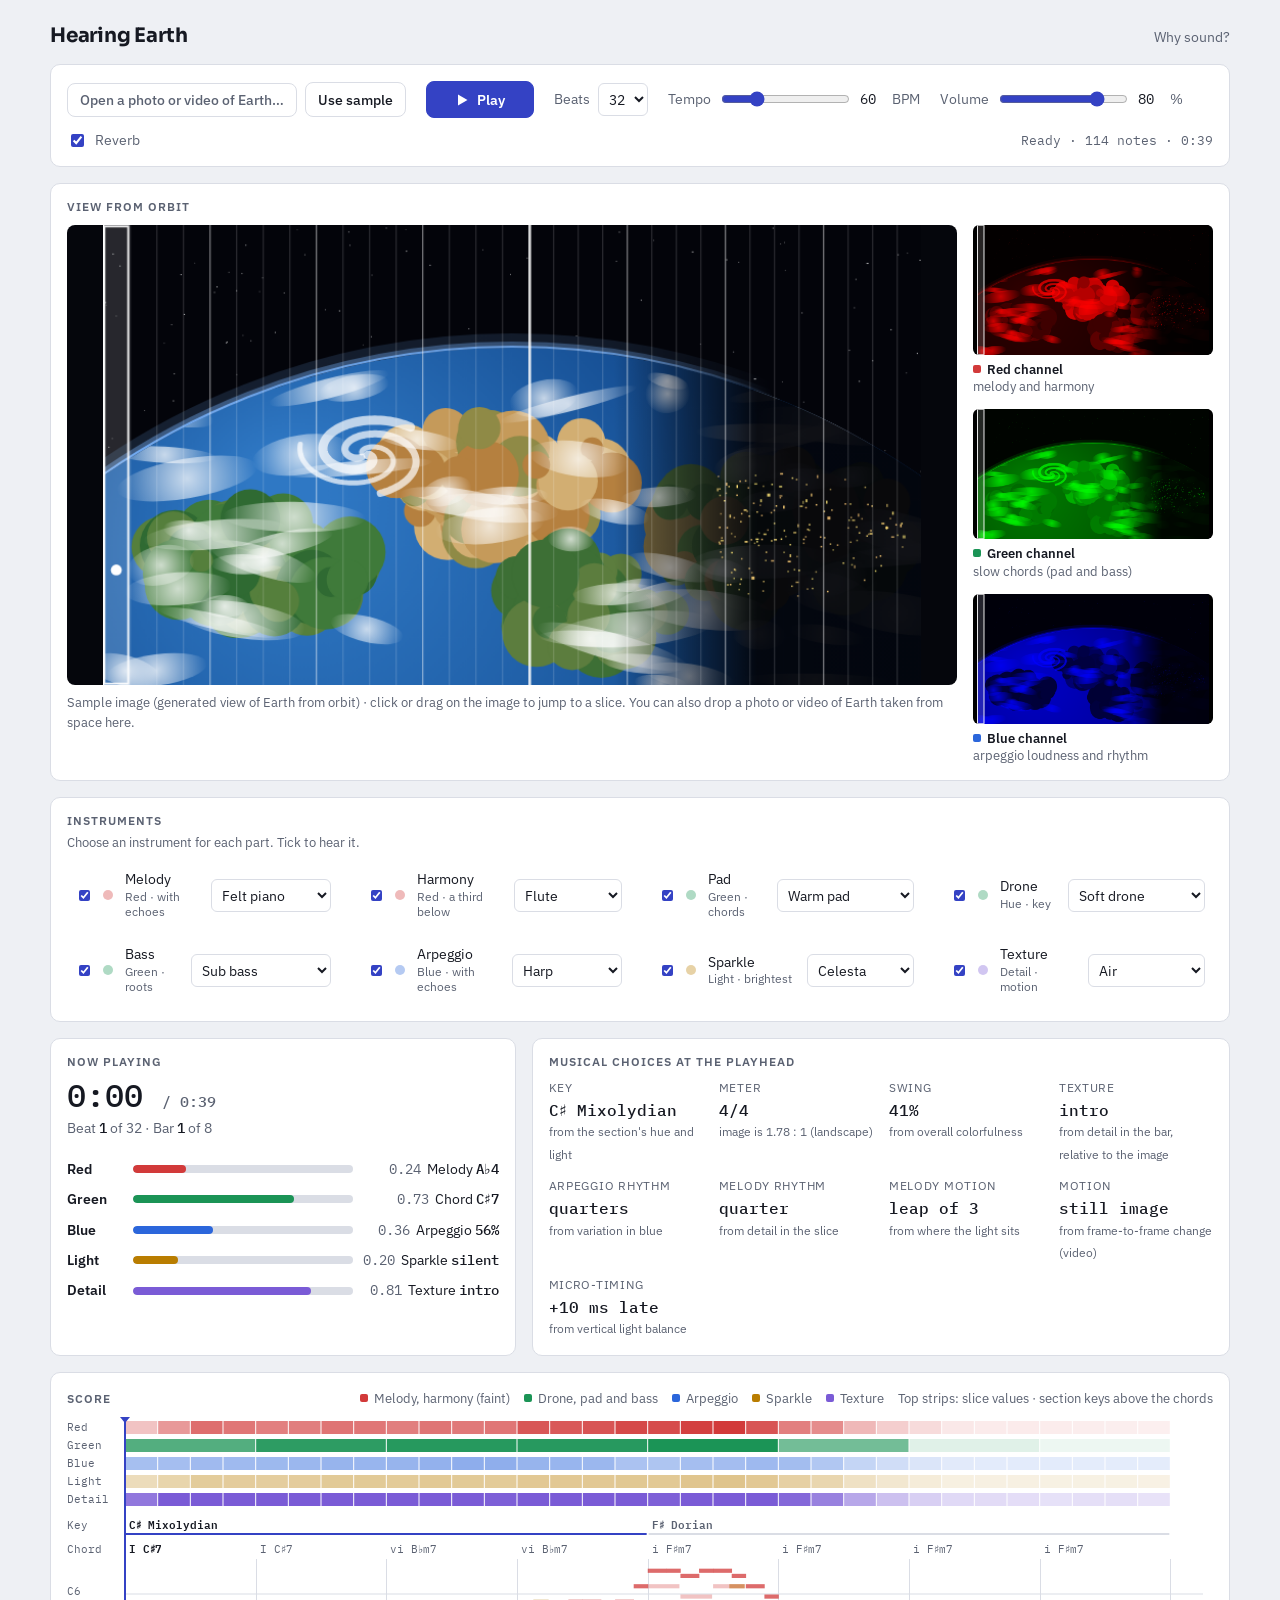
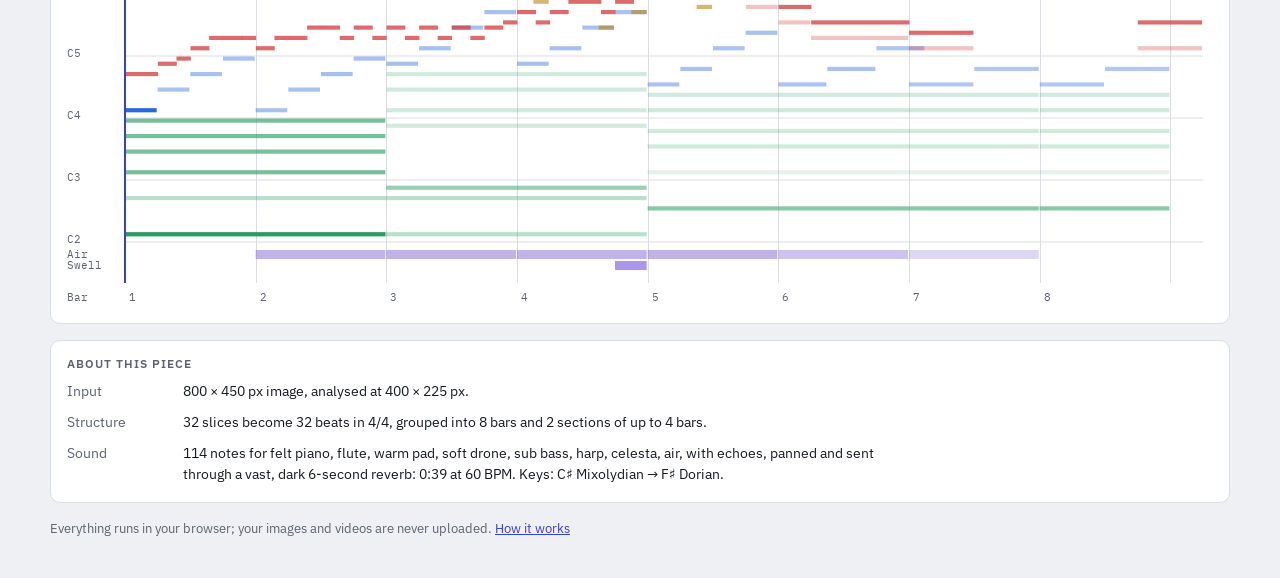
==== app.html @ 9867ce3d "Reframe the site around hearing Earth from space Rename the site to Hearing Earth and rewrite the la" ====
<!doctype html>
<html lang="en">
<head>
<meta charset="utf-8">
<meta name="viewport" content="width=device-width, initial-scale=1, viewport-fit=cover">
<title>Hearing Earth · Listen</title>
<meta name="claude:viewport-fit-sides" content="cover">
<link rel="preconnect" href="https://fonts.googleapis.com">
<link rel="preconnect" href="https://fonts.gstatic.com" crossorigin>
<link rel="stylesheet" href="https://fonts.googleapis.com/css2?family=IBM+Plex+Mono:wght@400;500&family=IBM+Plex+Sans:wght@400;500;600&family=Sora:wght@500;600;700&display=swap">
<link rel="stylesheet" href="static/style.css">
</head>
<body>
<div class="wrap">
  <nav class="topbar" aria-label="Site">
    <a class="brand" href="index.html">Hearing Earth</a>
    <a class="navlink" href="index.html#why">Why sound?</a>
  </nav>

  <!-- 1. Upload and controls -->
  <section class="panel controls" aria-label="Upload and controls">
    <div class="group">
      <input type="file" id="file" accept="image/*,video/webm,video/*" class="sr-only">
      <label for="file" class="btn" id="fileLbl" tabindex="0" role="button">Open a photo or video of Earth…</label>
      <button class="btn" id="sampleBtn" type="button">Use sample</button>
    </div>
    <button class="btn play" id="playBtn" type="button" disabled>
      <svg id="playIcon" width="14" height="14" viewBox="0 0 14 14" aria-hidden="true"><path d="M3 1.5v11l9.5-5.5z" fill="currentColor"/></svg>
      <span id="playLbl">Play</span>
    </button>
    <div class="group">
      <label for="beats">Beats</label>
      <select id="beats">
        <option value="16">16</option>
        <option value="32" selected>32</option>
        <option value="48">48</option>
        <option value="64">64</option>
      </select>
      <span class="lbl" id="beatsNote" hidden>set by video length</span>
    </div>
    <div class="group">
      <label for="bpm">Tempo</label>
      <input type="range" id="bpm" min="40" max="120" step="2" value="60">
      <span class="num" id="bpmVal">60</span><span class="lbl">BPM</span>
    </div>
    <div class="group">
      <label for="volume">Volume</label>
      <input type="range" id="volume" min="0" max="100" step="1" value="80">
      <span class="num" id="volumeVal">80</span><span class="lbl">%</span>
    </div>
    <div class="group">
      <input type="checkbox" id="reverb" checked>
      <label for="reverb">Reverb</label>
    </div>
    <div class="status" id="status" role="status">Loading…</div>
  </section>

  <!-- 2. The image or video, with its three channels on the right -->
  <section class="panel" aria-labelledby="scanTitle">
    <h2 id="scanTitle">View from orbit</h2>
    <div class="scan-grid">
      <div class="scan-main">
        <div class="drop" id="drop">
          <canvas id="imgCv" width="800" height="450" aria-label="Photo or video of Earth from space, with the slice being played highlighted"></canvas>
        </div>
        <canvas id="timeCv" width="1200" height="90" hidden aria-label="Video timeline: each column is one moment of the video"></canvas>
        <p class="caption" id="imgCaption">Click or drag on the image to jump to a slice. You can also drop a photo or video of Earth taken from space here.</p>
      </div>
      <div class="channels" aria-label="Colour channels">
        <figure><canvas id="cvR" width="64" height="36"></canvas><figcaption><b><span class="sw r"></span>Red channel</b><span>melody and harmony</span></figcaption></figure>
        <figure><canvas id="cvG" width="64" height="36"></canvas><figcaption><b><span class="sw g"></span>Green channel</b><span>slow chords (pad and bass)</span></figcaption></figure>
        <figure><canvas id="cvB" width="64" height="36"></canvas><figcaption><b><span class="sw b"></span>Blue channel</b><span>arpeggio loudness and rhythm</span></figcaption></figure>
      </div>
    </div>
  </section>

  <!-- 3. Instruments -->
  <section class="panel" aria-labelledby="instTitle">
    <h2 id="instTitle">Instruments</h2>
    <p class="caption mixer-hint">Choose an instrument for each part. Tick to hear it.</p>
    <div class="mixer" id="mixer"></div>
  </section>

  <!-- 4. What is playing right now -->
  <div class="grid">
    <section class="panel side" aria-label="Now playing">
      <div>
        <h2>Now playing</h2>
        <div class="clock"><span id="tNow">0:00</span> <small>/ <span id="tTot">0:00</span></small></div>
        <div class="pos">Beat <b id="rBeat">1</b> of <span id="rBeats">32</span> · Bar <b id="rBar">1</b> of <span id="rBars">8</span></div>
      </div>
      <dl class="maps">
        <div class="map r"><dt>Red</dt><div class="bar"><i id="barR"></i></div><dd><span class="v" id="vR">0.00</span>Melody <b id="oR">–</b></dd></div>
        <div class="map g"><dt>Green</dt><div class="bar"><i id="barG"></i></div><dd><span class="v" id="vG">0.00</span>Chord <b id="oG">–</b></dd></div>
        <div class="map b"><dt>Blue</dt><div class="bar"><i id="barB"></i></div><dd><span class="v" id="vB">0.00</span>Arpeggio <b id="oB">–</b></dd></div>
        <div class="map l"><dt>Light</dt><div class="bar"><i id="barL"></i></div><dd><span class="v" id="vL">0.00</span>Sparkle <b id="oL">–</b></dd></div>
        <div class="map d"><dt>Detail</dt><div class="bar"><i id="barD"></i></div><dd><span class="v" id="vD">0.00</span>Texture <b id="oD">–</b></dd></div>
      </dl>
    </section>

    <section class="panel" aria-label="Musical choices">
      <h2>Musical choices at the playhead</h2>
      <dl class="choices">
        <div class="choice"><dt>Key</dt><dd><span class="val" id="cKey">–</span><span class="by">from the section's hue and light</span></dd></div>
        <div class="choice"><dt>Meter</dt><dd><span class="val" id="cMeter">–</span><span class="by" id="cMeterBy">from the image shape</span></dd></div>
        <div class="choice"><dt>Swing</dt><dd><span class="val" id="cSwing">–</span><span class="by">from overall colorfulness</span></dd></div>
        <div class="choice"><dt>Texture</dt><dd><span class="val" id="cDrum">–</span><span class="by">from detail in the bar, relative to the image</span></dd></div>
        <div class="choice"><dt>Arpeggio rhythm</dt><dd><span class="val" id="cHarp">–</span><span class="by">from variation in blue</span></dd></div>
        <div class="choice"><dt>Melody rhythm</dt><dd><span class="val" id="cRhythm">–</span><span class="by">from detail in the slice</span></dd></div>
        <div class="choice"><dt>Melody motion</dt><dd><span class="val" id="cMotion">–</span><span class="by">from where the light sits</span></dd></div>
        <div class="choice"><dt>Motion</dt><dd><span class="val" id="cMove">–</span><span class="by">from frame-to-frame change (video)</span></dd></div>
        <div class="choice"><dt>Micro-timing</dt><dd><span class="val" id="cTiming">–</span><span class="by">from vertical light balance</span></dd></div>
      </dl>
    </section>
  </div>

  <section class="panel">
    <div class="score-head">
      <h2>Score</h2>
      <div class="legend">
        <span><span class="sw r"></span>Melody, harmony (faint)</span>
        <span><span class="sw g"></span>Drone, pad and bass</span>
        <span><span class="sw b"></span>Arpeggio</span>
        <span><span class="sw l"></span>Sparkle</span>
        <span><span class="sw d"></span>Texture</span>
        <span>Top strips: slice values · section keys above the chords</span>
      </div>
    </div>
    <div id="scoreWrap"><canvas id="score" aria-label="Score showing slice values, keys, chords and the generated notes for every instrument"></canvas></div>
  </section>

  <section class="panel" aria-label="About this piece">
    <h2>About this piece</h2>
    <dl class="piece">
      <div><dt>Input</dt><dd id="d1">–</dd></div>
      <div><dt>Structure</dt><dd id="d3">–</dd></div>
      <div><dt>Sound</dt><dd id="d6">–</dd></div>
    </dl>
  </section>

  <footer>Everything runs in your browser; your images and videos are never uploaded. <a href="index.html#how">How it works</a></footer>
</div>

<!-- Scripts share one global scope and must load in this order. -->
<script src="static/js/constants.js"></script>
<script src="static/js/voices.js"></script>
<script src="static/js/util.js"></script>
<script src="static/js/state.js"></script>
<script src="static/js/media.js"></script>
<script src="static/js/analysis.js"></script>
<script src="static/js/theory.js"></script>
<script src="static/js/composer.js"></script>
<script src="static/js/instruments.js"></script>
<script src="static/js/playback.js"></script>
<script src="static/js/view.js"></script>
<script src="static/js/app.js"></script>
</body>
</html>
---- static/style.css ----
/* Shared by both pages. App layout, top to bottom: upload and controls; the image with its three channels
   stacked on the right; the instruments; what is playing now beside the musical choices; the score. */
:root {
  --bg: #eef0f4;
  --surface: #ffffff;
  --ink: #161922;
  --muted: #5b6272;
  --line: #dadde5;
  --accent: #3442c4;
  --accent-ink: #ffffff;
  --ch-r: #d23a3a;
  --ch-g: #1b9456;
  --ch-b: #2b66db;
  --ch-l: #b97d00;
  --ch-d: #7a5bd6;
  --font-display: "Sora", "Segoe UI", system-ui, sans-serif;
  --font-body: "IBM Plex Sans", "Segoe UI", system-ui, sans-serif;
  --font-data: "IBM Plex Mono", ui-monospace, "SFMono-Regular", Menlo, monospace;
  --radius: 10px;
}
@media (prefers-color-scheme: dark) {
  :root:not([data-theme="light"]) {
    --bg: #0c0e14; --surface: #151821; --ink: #e7e9f0; --muted: #959cad; --line: #272b37;
    --accent: #8d98ff; --accent-ink: #0c0e14;
    --ch-r: #ff6b6b; --ch-g: #4fd08a; --ch-b: #6c9fff; --ch-l: #f2c14e; --ch-d: #ab8fff;
    color-scheme: dark;
  }
}
:root[data-theme="dark"] {
  --bg: #0c0e14; --surface: #151821; --ink: #e7e9f0; --muted: #959cad; --line: #272b37;
  --accent: #8d98ff; --accent-ink: #0c0e14;
  --ch-r: #ff6b6b; --ch-g: #4fd08a; --ch-b: #6c9fff; --ch-l: #f2c14e; --ch-d: #ab8fff;
  color-scheme: dark;
}

* { box-sizing: border-box; }
[hidden] { display: none !important; }
html { -webkit-text-size-adjust: 100%; }
body {
  margin: 0;
  background: var(--bg); color: var(--ink);
  font: 15px/1.5 var(--font-body);
  padding-left: max(16px, env(safe-area-inset-left, 0px));
  padding-right: max(16px, env(safe-area-inset-right, 0px));
  padding-block: 24px 40px;
}
.wrap { max-width: 1180px; margin: 0 auto; display: flex; flex-direction: column; gap: 16px; }

a { color: var(--accent); }

/* Top bar */
.topbar { display: flex; align-items: baseline; justify-content: space-between; gap: 16px; }
.brand { font: 700 1.25rem/1.2 var(--font-display); color: var(--ink); text-decoration: none; letter-spacing: -0.01em; }
.navlink { font-size: 0.9rem; color: var(--muted); text-decoration: none; }
.navlink:hover, .brand:hover { color: var(--accent); }
.brand:focus-visible, .navlink:focus-visible { outline: 2px solid var(--accent); outline-offset: 3px; border-radius: 4px; }

header h1 { font: 700 1.75rem/1.15 var(--font-display); margin: 0; letter-spacing: -0.01em; text-wrap: balance; }
header p { margin: 4px 0 0; color: var(--muted); max-width: 76ch; }

.panel { background: var(--surface); border: 1px solid var(--line); border-radius: var(--radius); padding: 16px; min-width: 0; }
.panel h2 { font: 600 0.78rem/1 var(--font-body); text-transform: uppercase; letter-spacing: 0.08em; color: var(--muted); margin: 0 0 12px; }

/* Controls */
.controls { display: flex; flex-wrap: wrap; align-items: center; gap: 12px 20px; }
.group { display: flex; align-items: center; gap: 8px; }
.group label, .group .lbl { font-size: 0.85rem; color: var(--muted); }
.btn {
  font: 500 0.9rem var(--font-body); color: var(--ink); background: transparent;
  border: 1px solid var(--line); border-radius: 8px; padding: 7px 12px; cursor: pointer;
}
.btn:hover { border-color: var(--muted); }
.btn.play {
  background: var(--accent); color: var(--accent-ink); border-color: var(--accent);
  display: inline-flex; align-items: center; gap: 8px; padding: 8px 18px; font-weight: 600; min-width: 108px; justify-content: center;
}
.btn.play:disabled { opacity: 0.5; cursor: progress; }
.btn:focus-visible, select:focus-visible, input[type=range]:focus-visible, input[type=checkbox]:focus-visible { outline: 2px solid var(--accent); outline-offset: 2px; }
select, input[type=range], input[type=checkbox] { accent-color: var(--accent); }
select { font: 0.9rem var(--font-body); color: var(--ink); background: var(--surface); border: 1px solid var(--line); border-radius: 6px; padding: 5px 6px; }
.num { font-family: var(--font-data); font-variant-numeric: tabular-nums; font-size: 0.85rem; min-width: 3ch; display: inline-block; }
.sr-only { position: absolute; width: 1px; height: 1px; overflow: hidden; clip: rect(0 0 0 0); white-space: nowrap; }
.status { margin-left: auto; font: 0.82rem var(--font-data); color: var(--muted); }

/* Image + channels */
.scan-grid { display: grid; grid-template-columns: minmax(0, 1fr) minmax(0, 15rem); gap: 16px; align-items: start; }
.scan-main { min-width: 0; }

/* Now playing beside the musical choices */
.grid { display: grid; grid-template-columns: minmax(0, 1fr) minmax(0, 1.5fr); gap: 16px; }
@media (max-width: 880px) { .grid { grid-template-columns: minmax(0, 1fr); } .status { margin-left: 0; width: 100%; } }

.drop { position: relative; border-radius: 8px; overflow: hidden; background: #05060c; }
.drop.over { outline: 2px dashed var(--accent); outline-offset: 3px; }
#imgCv { display: block; width: 100%; height: auto; max-height: 460px; object-fit: contain; cursor: ew-resize; touch-action: none; }
#imgCv.video { cursor: default; }
#drop video.reading { display: block; width: 100%; max-height: 460px; }
#timeCv { display: block; width: 100%; height: 64px; margin-top: 10px; border-radius: 6px; background: #000; cursor: ew-resize; touch-action: none; }
.progress { font-variant-numeric: tabular-nums; }
.caption { margin: 8px 0 0; font-size: 0.82rem; color: var(--muted); }

.channels { display: flex; flex-direction: column; gap: 14px; }
.channels figure { margin: 0; min-width: 0; }
.channels canvas { display: block; width: 100%; height: auto; max-height: 130px; object-fit: contain; border-radius: 6px; background: #000; cursor: ew-resize; touch-action: none; }
@media (max-width: 760px) {
  .scan-grid { grid-template-columns: minmax(0, 1fr); }
  .channels { display: grid; grid-template-columns: repeat(3, minmax(0, 1fr)); gap: 12px; }
}
.channels figcaption { margin-top: 6px; font-size: 0.8rem; line-height: 1.35; }
.channels figcaption b { display: block; font-weight: 600; }
.channels figcaption span { color: var(--muted); }
.sw { display: inline-block; width: 8px; height: 8px; border-radius: 2px; margin-right: 6px; vertical-align: 1px; flex: none; }
.sw.r { background: var(--ch-r); } .sw.g { background: var(--ch-g); } .sw.b { background: var(--ch-b); }
.sw.l { background: var(--ch-l); } .sw.d { background: var(--ch-d); }

/* Musical choices */
.choices { display: grid; grid-template-columns: repeat(auto-fill, minmax(150px, 1fr)); gap: 12px 16px; margin: 0; }
.choice { min-width: 0; }
.choice dt { font-size: 0.75rem; color: var(--muted); text-transform: uppercase; letter-spacing: 0.06em; }
.choice dd { margin: 2px 0 0; }
.choice .val { font: 500 1.02rem/1.3 var(--font-data); display: block; overflow-wrap: anywhere; }
.choice .by { font-size: 0.78rem; color: var(--muted); }

/* Readout */
.side { display: flex; flex-direction: column; gap: 20px; }
.clock { font: 500 2rem/1 var(--font-data); font-variant-numeric: tabular-nums; }
.clock small { font-size: 0.95rem; color: var(--muted); }
.pos { color: var(--muted); font-size: 0.9rem; margin-top: 6px; }
.pos b { color: var(--ink); font-family: var(--font-data); font-weight: 500; }
.maps { display: flex; flex-direction: column; gap: 10px; margin: 0; }
.map { display: grid; grid-template-columns: 56px minmax(0, 1fr) auto; align-items: center; gap: 10px; }
.map dt { font-size: 0.85rem; font-weight: 600; }
.map .bar { height: 8px; background: var(--line); border-radius: 4px; overflow: hidden; position: relative; }
.map .bar i { position: absolute; inset: 0 auto 0 0; border-radius: 4px; transition: width 80ms linear; }
.map.r .bar i { background: var(--ch-r); } .map.g .bar i { background: var(--ch-g); } .map.b .bar i { background: var(--ch-b); }
.map.l .bar i { background: var(--ch-l); } .map.d .bar i { background: var(--ch-d); }
.map dd { margin: 0; text-align: right; font-size: 0.85rem; min-width: 136px; }
.map dd .v { font-family: var(--font-data); color: var(--muted); margin-right: 6px; }
.map dd b { font-family: var(--font-data); font-weight: 500; }

/* Mixer: one compact row per part, up to four across */
.mixer { display: grid; grid-template-columns: repeat(auto-fill, minmax(min(100%, 16.5rem), 1fr)); gap: 6px 20px; }
.inst { display: grid; grid-template-columns: 18px 12px minmax(0, 1fr) auto; align-items: center; gap: 10px; padding: 10px 8px; border-radius: 8px; font-size: 0.86rem; }
.inst:hover { background: color-mix(in srgb, var(--line) 40%, transparent); }
.inst .sw { width: 10px; height: 10px; margin: 0; border-radius: 50%; opacity: 0.35; transition: opacity 60ms linear, transform 60ms linear; }
.inst.on .sw { opacity: 1; transform: scale(1.3); }
.inst .nm { min-width: 0; line-height: 1.3; }
.inst .nm label { font-weight: 600; cursor: pointer; }
.inst .src { display: block; color: var(--muted); font-size: 0.75rem; }
.inst .cur { display: block; color: var(--accent); font-size: 0.78rem; font-weight: 500; margin-top: 2px; }
.inst.muted .nm, .inst.muted .bubble.main { opacity: 0.45; }
.inst.muted .nm label { text-decoration: line-through; }

/* Bubbles: round icon buttons */
.bubble {
  position: relative; width: 44px; height: 44px; padding: 0; border-radius: 50%;
  display: grid; place-items: center; cursor: pointer;
  color: var(--muted); background: var(--surface); border: 1px solid var(--line);
  box-shadow: 0 3px 8px color-mix(in srgb, var(--ink) 14%, transparent);
  transition: transform 150ms ease, box-shadow 150ms ease, background-color 150ms ease, color 150ms ease;
}
.bubble svg { width: 22px; height: 22px; fill: none; stroke: currentColor; stroke-width: 1.6; stroke-linecap: round; stroke-linejoin: round; }
.bubble:hover { transform: translateY(-2px); color: var(--ink); box-shadow: 0 8px 16px color-mix(in srgb, var(--ink) 18%, transparent); }
.bubble:focus-visible { outline: 2px solid var(--accent); outline-offset: 3px; }

/* the part's bubble: its current instrument, floating; the badge counts the choices */
.bubble.main {
  width: 50px; height: 50px; color: var(--accent-ink); background: var(--accent); border-color: var(--accent);
  box-shadow: 0 6px 16px color-mix(in srgb, var(--accent) 40%, transparent);
  animation: bubble-float 3.4s ease-in-out infinite;
}
.bubble.main svg { width: 24px; height: 24px; }
.bubble.main:hover { color: var(--accent-ink); animation-play-state: paused; }
.bubble.main[aria-expanded="true"] { animation: none; }
.bubble .more {
  position: absolute; right: -4px; bottom: -4px; min-width: 18px; height: 18px; padding: 0 4px; border-radius: 9px;
  display: grid; place-items: center; font: 600 0.66rem/1 var(--font-data);
  color: var(--accent); background: var(--surface); border: 1px solid var(--line);
}

/* the ring of choices around a part's bubble */
.orbit { position: fixed; inset: 0; z-index: 50; }
.orbit-scrim { position: absolute; inset: 0; background: color-mix(in srgb, var(--bg) 55%, transparent); backdrop-filter: blur(2px); opacity: 0; transition: opacity 160ms ease; }
.orbit.open .orbit-scrim { opacity: 1; }
.orbit-ring { position: absolute; width: 0; height: 0; }
.orbit-ring > .hub, .orbit-slot { position: absolute; left: 0; top: 0; }
.bubble.hub {
  width: 54px; height: 54px; transform: translate(-50%, -50%);
  color: var(--accent-ink); background: var(--accent); border-color: var(--accent);
  box-shadow: 0 8px 22px color-mix(in srgb, var(--accent) 45%, transparent);
}
.bubble.hub:hover { transform: translate(-50%, -50%) scale(0.94); color: var(--accent-ink); }
.orbit-name {
  position: absolute; left: 0; top: 36px; transform: translateX(-50%); white-space: nowrap; pointer-events: none;
  font: 600 0.74rem/1 var(--font-body); color: var(--ink); background: var(--surface);
  border: 1px solid var(--line); border-radius: 999px; padding: 5px 9px;
  box-shadow: 0 3px 8px color-mix(in srgb, var(--ink) 12%, transparent);
}
.orbit-slot {
  transform: translate(-50%, -50%) scale(0.3); opacity: 0;
  transition: transform 260ms cubic-bezier(.2, .9, .3, 1.25), opacity 180ms ease;
  transition-delay: calc(var(--i) * 22ms);
}
.orbit.open .orbit-slot { transform: translate(calc(-50% + var(--x)), calc(-50% + var(--y))) scale(1); opacity: 1; }
.orbit.open .opt { animation: bubble-float 3s ease-in-out infinite; animation-delay: calc(var(--i) * -0.37s); }
.opt[aria-pressed="true"] { color: var(--accent); border: 2px solid var(--accent); }
.opt:hover, .opt:focus-visible { animation-play-state: paused; color: var(--ink); }
.opt[aria-pressed="true"]:hover { color: var(--accent); }

@keyframes bubble-float { 0%, 100% { transform: translateY(0); } 50% { transform: translateY(-3px); } }
@media (prefers-reduced-motion: reduce) {
  .bubble, .orbit-slot, .orbit-scrim { transition: none; }
  .bubble.main, .orbit.open .opt { animation: none; }
}

/* About this piece */
.piece { display: grid; gap: 10px; margin: 0; font-size: 0.88rem; }
.piece div { display: grid; grid-template-columns: 6.5rem minmax(0, 1fr); gap: 12px; }
.piece dt { color: var(--muted); }
.piece dd { margin: 0; max-width: 90ch; }
@media (max-width: 560px) { .piece div { grid-template-columns: minmax(0, 1fr); gap: 2px; } }

/* Score */
.score-head { display: flex; flex-wrap: wrap; align-items: baseline; justify-content: space-between; gap: 8px 16px; margin-bottom: 8px; }
.score-head h2 { margin: 0; }
.legend { display: flex; flex-wrap: wrap; gap: 6px 14px; font-size: 0.8rem; color: var(--muted); }
#scoreWrap { width: 100%; }
#score { display: block; width: 100%; height: 490px; cursor: ew-resize; touch-action: none; }

footer { font-size: 0.82rem; color: var(--muted); }
footer code { font-family: var(--font-data); font-size: 0.8rem; }

@media (prefers-reduced-motion: reduce) { .map .bar i, .inst .sw { transition: none; } }
.mixer-hint { margin: -6px 0 8px; }
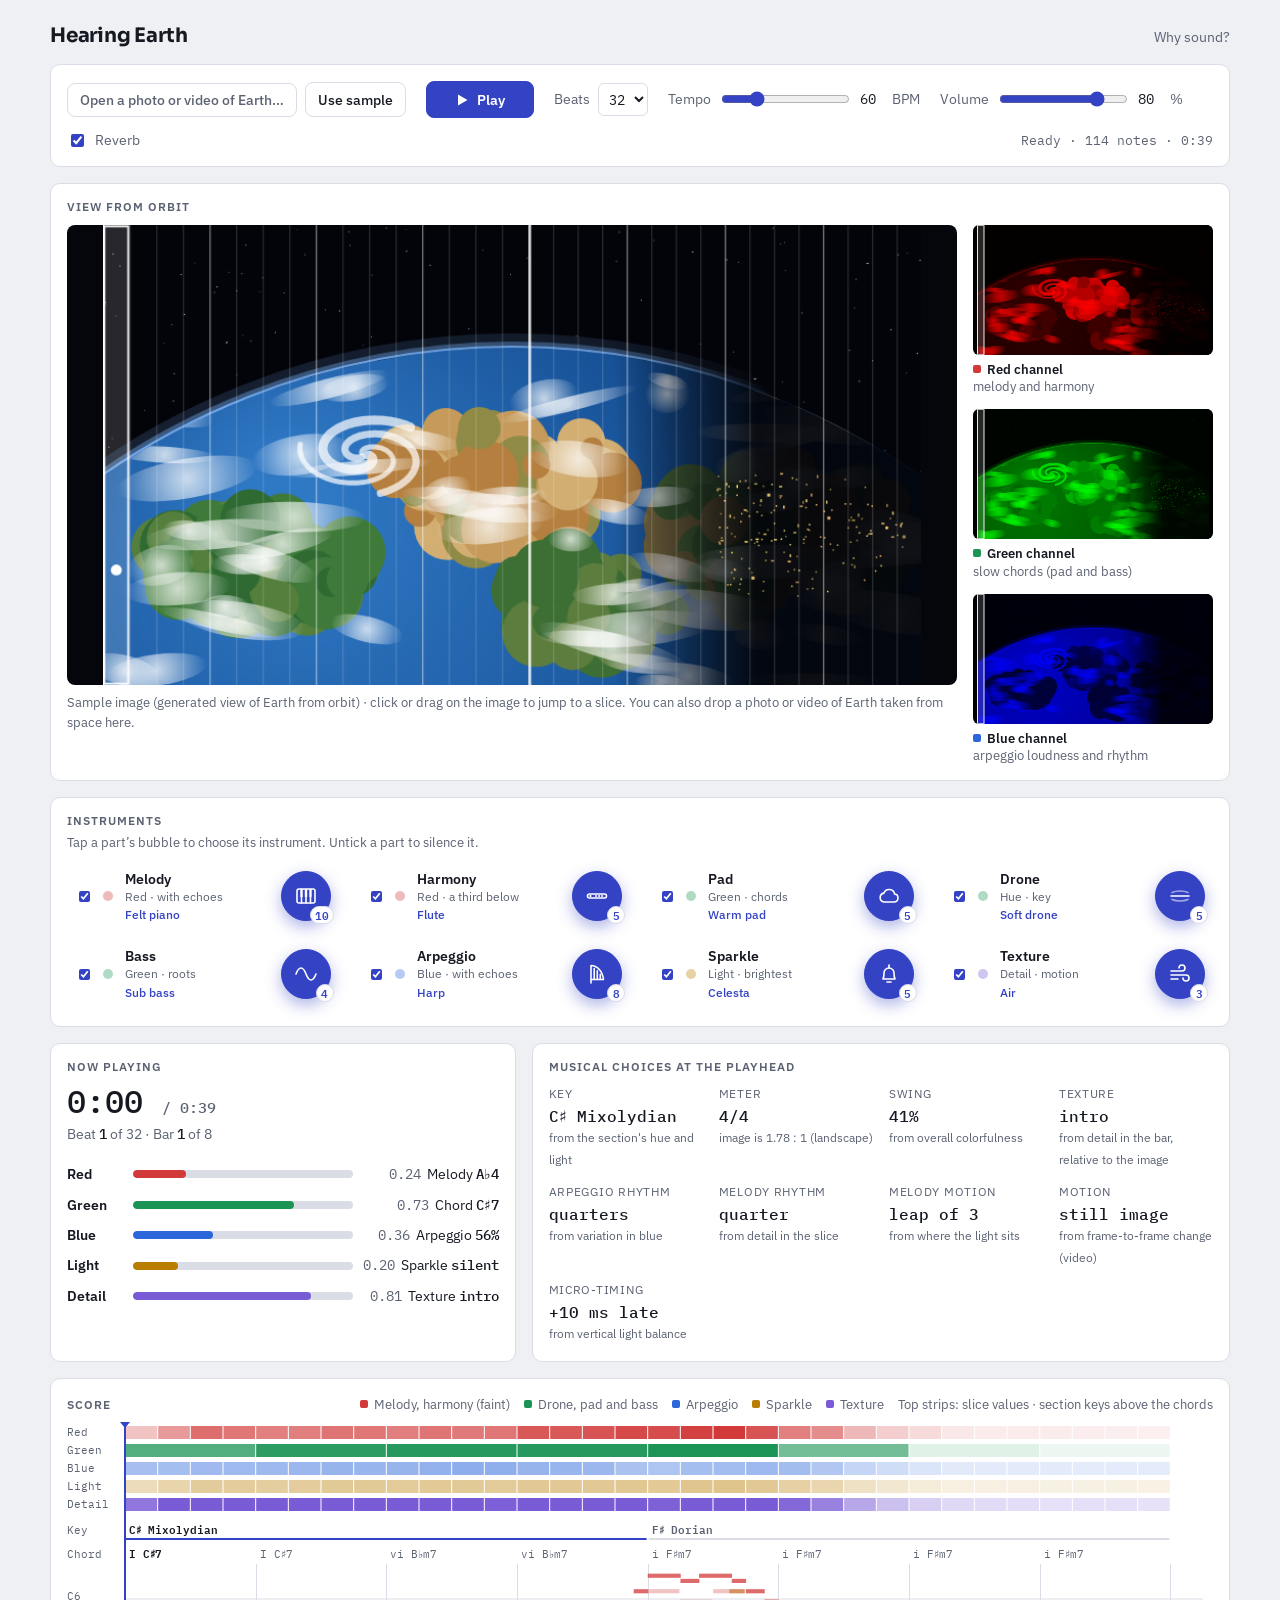
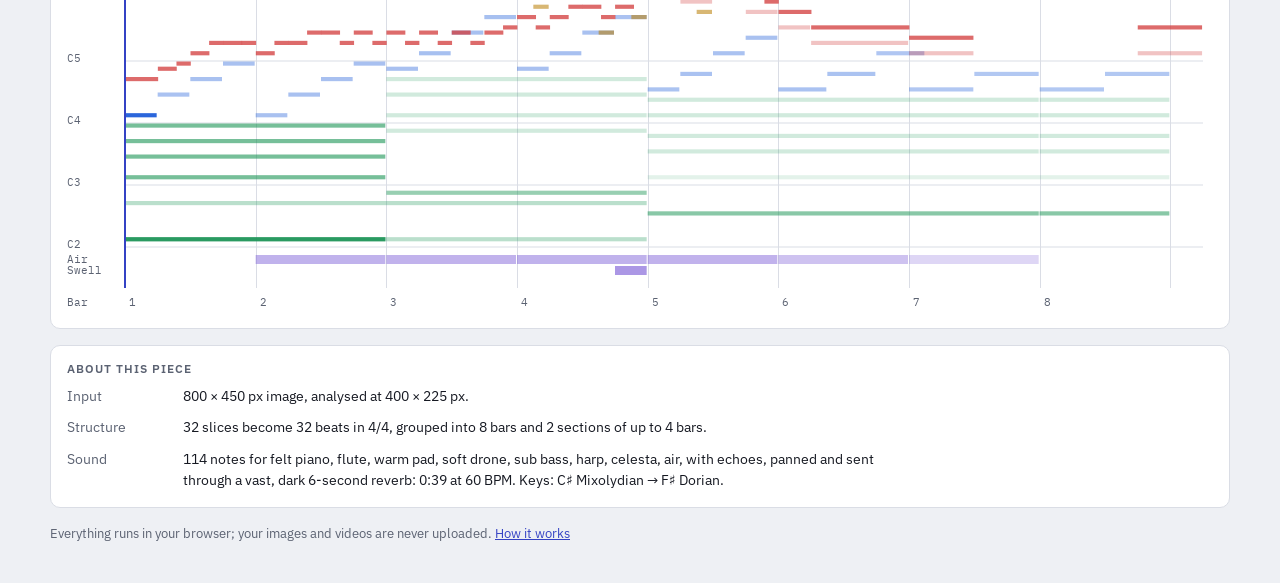
==== commit 2f995d89: "Merge pull request #7 from PineappleEng/add-instrument-icons Add instrument icons" ====
--- a/app.html
+++ b/app.html
@@ -77,7 +77,7 @@
   <!-- 3. Instruments -->
   <section class="panel" aria-labelledby="instTitle">
     <h2 id="instTitle">Instruments</h2>
-    <p class="caption mixer-hint">Choose an instrument for each part. Tick to hear it.</p>
+    <p class="caption mixer-hint">Tap a part’s bubble to choose its instrument. Untick a part to silence it.</p>
     <div class="mixer" id="mixer"></div>
   </section>
 
@@ -144,6 +144,7 @@
 <!-- Scripts share one global scope and must load in this order. -->
 <script src="static/js/constants.js"></script>
 <script src="static/js/voices.js"></script>
+<script src="static/js/icons.js"></script>
 <script src="static/js/util.js"></script>
 <script src="static/js/state.js"></script>
 <script src="static/js/media.js"></script>
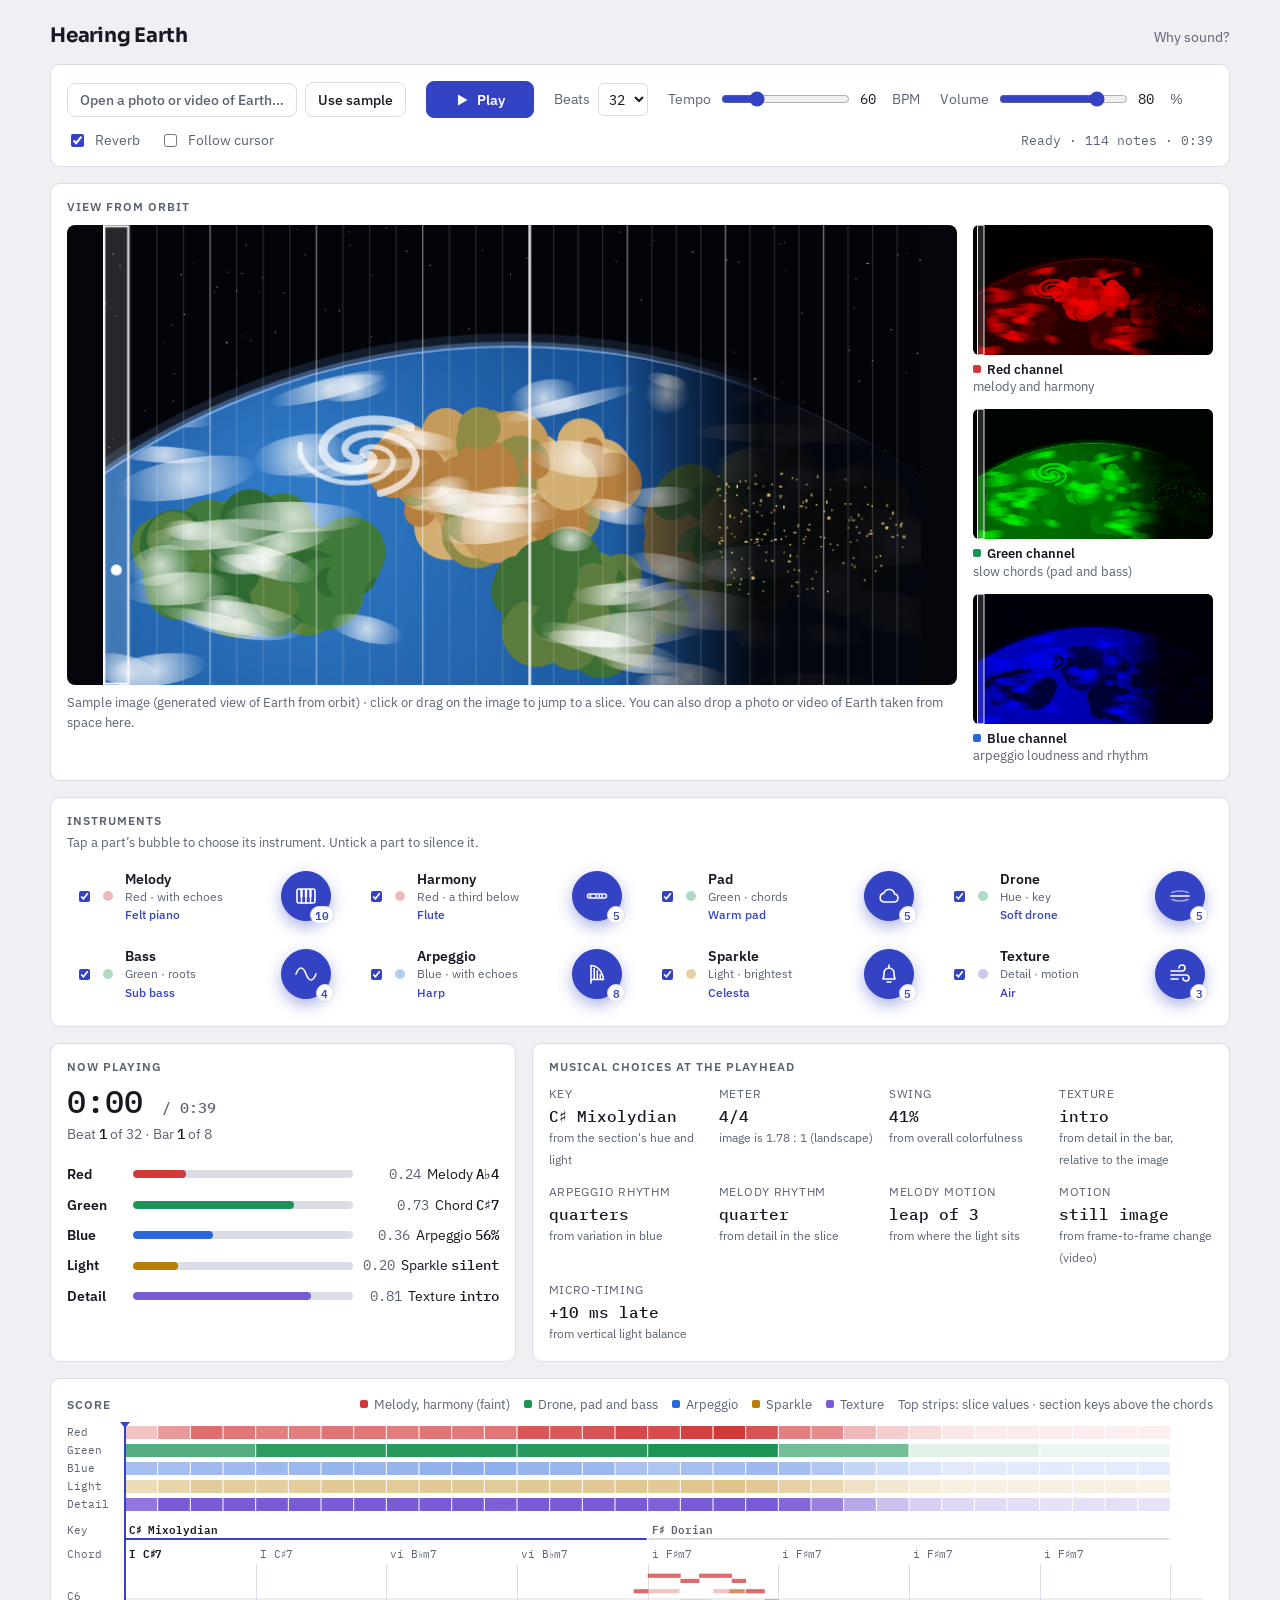
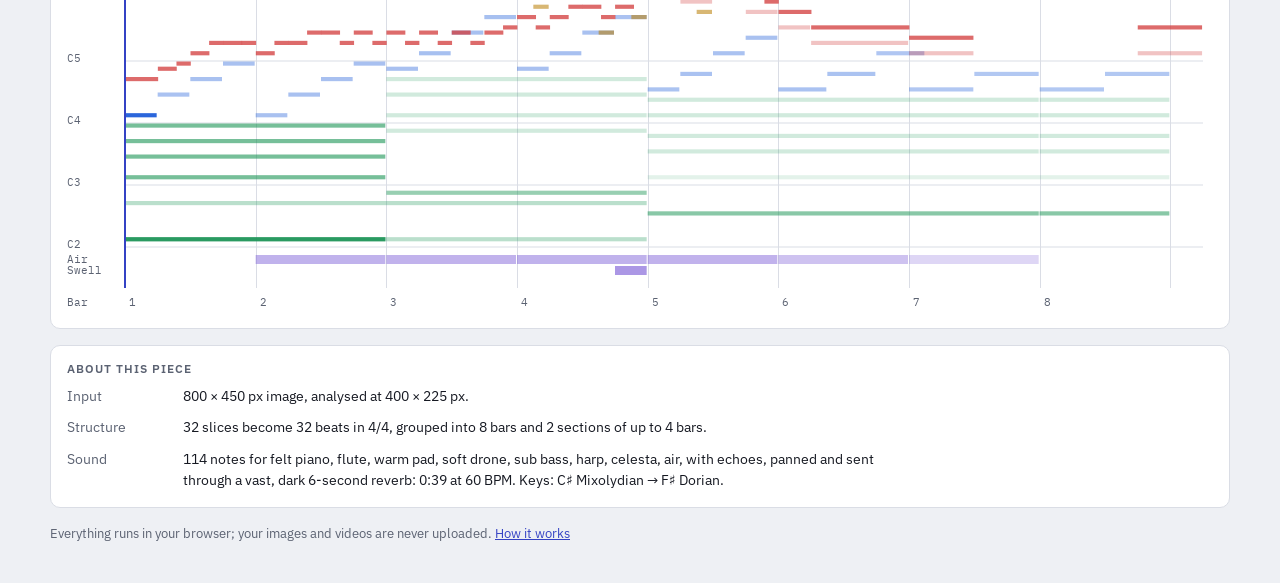
==== commit 97bf8061: "Add a spotlight mode that plays only the circle under the cursor With "Follow cursor" on, a small li" ====
--- a/app.html
+++ b/app.html
@@ -51,6 +51,10 @@
     <div class="group">
       <input type="checkbox" id="reverb" checked>
       <label for="reverb">Reverb</label>
+    </div>
+    <div class="group">
+      <input type="checkbox" id="reactive">
+      <label for="reactive" title="Hear only the circle under the cursor; scroll to resize it">Follow cursor</label>
     </div>
     <div class="status" id="status" role="status">Loading…</div>
   </section>
@@ -154,6 +158,7 @@
 <script src="static/js/instruments.js"></script>
 <script src="static/js/playback.js"></script>
 <script src="static/js/view.js"></script>
+<script src="static/js/reactive.js"></script>
 <script src="static/js/app.js"></script>
 </body>
 </html>
--- a/static/style.css
+++ b/static/style.css
@@ -94,6 +94,7 @@
 .drop.over { outline: 2px dashed var(--accent); outline-offset: 3px; }
 #imgCv { display: block; width: 100%; height: auto; max-height: 460px; object-fit: contain; cursor: ew-resize; touch-action: none; }
 #imgCv.video { cursor: default; }
+#imgCv.reactive { cursor: crosshair; }
 #drop video.reading { display: block; width: 100%; max-height: 460px; }
 #timeCv { display: block; width: 100%; height: 64px; margin-top: 10px; border-radius: 6px; background: #000; cursor: ew-resize; touch-action: none; }
 .progress { font-variant-numeric: tabular-nums; }
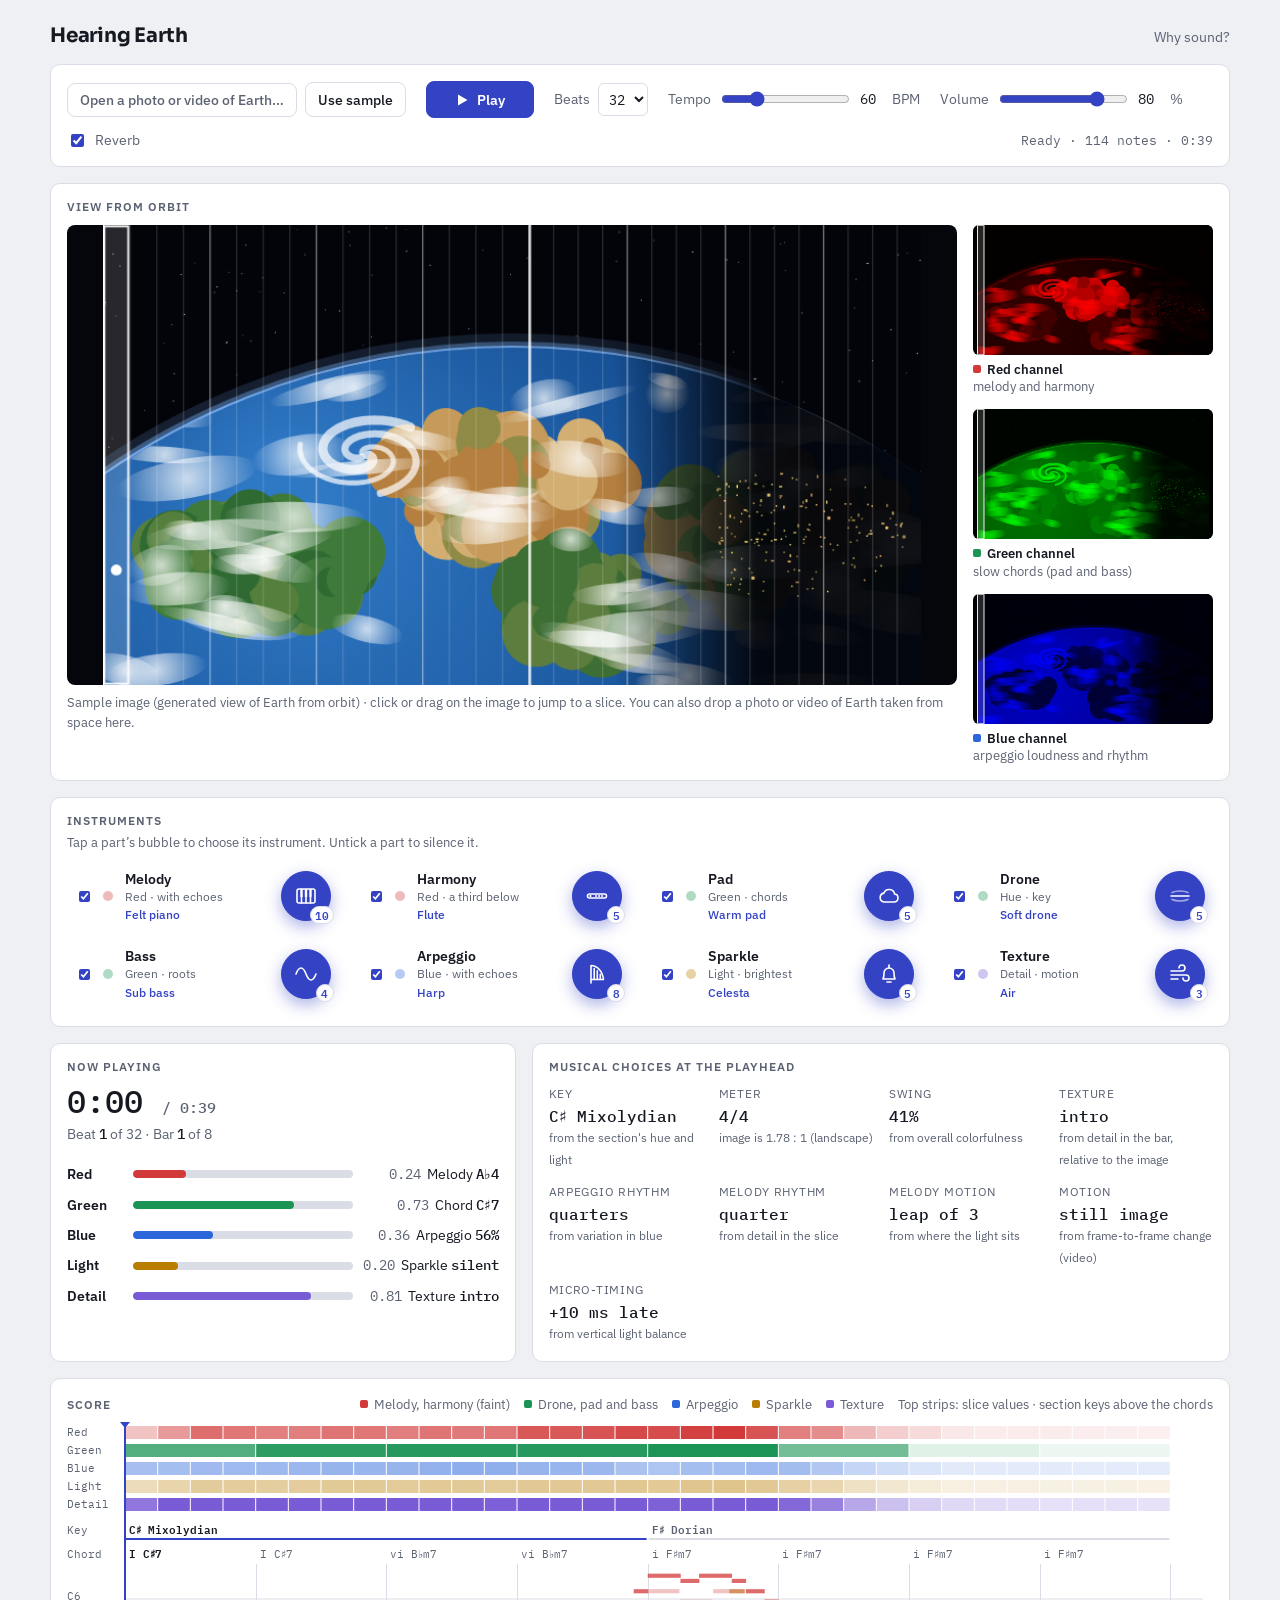
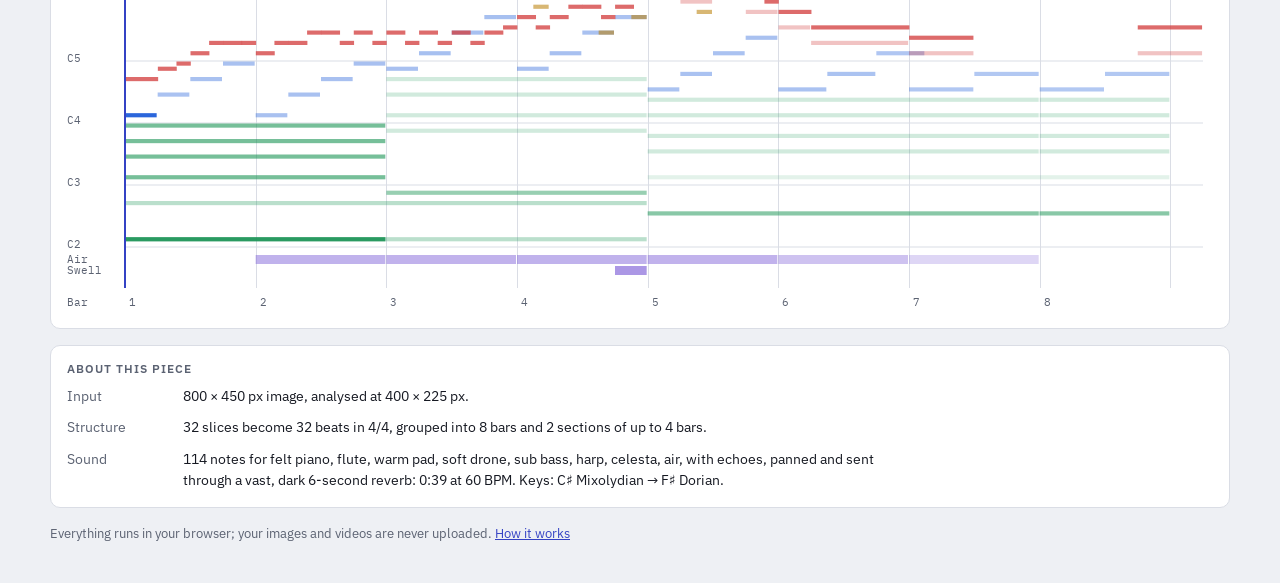
==== commit 8d47a03b: "Add video processing mode" ====
--- a/app.html
+++ b/app.html
@@ -43,6 +43,15 @@
       <input type="range" id="bpm" min="40" max="120" step="2" value="60">
       <span class="num" id="bpmVal">60</span><span class="lbl">BPM</span>
     </div>
+    <div class="group" id="scanModeGroup" role="radiogroup" aria-labelledby="scanModeLbl" hidden>
+      <span class="lbl" id="scanModeLbl">Video scan</span>
+      <div class="seg">
+        <input type="radio" name="scanMode" id="scanSweep" value="sweep" class="sr-only" checked>
+        <label for="scanSweep" title="A strip sweeps across the frame once per section">Sweeping strip</label>
+        <input type="radio" name="scanMode" id="scanFrame" value="frame" class="sr-only">
+        <label for="scanFrame" title="Every beat hears the whole frame">Whole frame</label>
+      </div>
+    </div>
     <div class="group">
       <label for="volume">Volume</label>
       <input type="range" id="volume" min="0" max="100" step="1" value="80">
@@ -51,10 +60,6 @@
     <div class="group">
       <input type="checkbox" id="reverb" checked>
       <label for="reverb">Reverb</label>
-    </div>
-    <div class="group">
-      <input type="checkbox" id="reactive">
-      <label for="reactive" title="Hear only the circle under the cursor; scroll to resize it">Follow cursor</label>
     </div>
     <div class="status" id="status" role="status">Loading…</div>
   </section>
@@ -158,7 +163,6 @@
 <script src="static/js/instruments.js"></script>
 <script src="static/js/playback.js"></script>
 <script src="static/js/view.js"></script>
-<script src="static/js/reactive.js"></script>
 <script src="static/js/app.js"></script>
 </body>
 </html>
--- a/static/style.css
+++ b/static/style.css
@@ -78,6 +78,12 @@
 .btn:focus-visible, select:focus-visible, input[type=range]:focus-visible, input[type=checkbox]:focus-visible { outline: 2px solid var(--accent); outline-offset: 2px; }
 select, input[type=range], input[type=checkbox] { accent-color: var(--accent); }
 select { font: 0.9rem var(--font-body); color: var(--ink); background: var(--surface); border: 1px solid var(--line); border-radius: 6px; padding: 5px 6px; }
+/* segmented toggle (video scan mode): radio inputs drawn as two joined buttons */
+.seg { display: inline-flex; border: 1px solid var(--line); border-radius: 8px; overflow: hidden; }
+.seg label { font: 500 0.85rem var(--font-body); color: var(--muted); padding: 6px 11px; cursor: pointer; }
+.seg label + input + label { border-left: 1px solid var(--line); }
+.seg input:checked + label { background: var(--accent); color: var(--accent-ink); }
+.seg input:focus-visible + label { outline: 2px solid var(--accent); outline-offset: -2px; }
 .num { font-family: var(--font-data); font-variant-numeric: tabular-nums; font-size: 0.85rem; min-width: 3ch; display: inline-block; }
 .sr-only { position: absolute; width: 1px; height: 1px; overflow: hidden; clip: rect(0 0 0 0); white-space: nowrap; }
 .status { margin-left: auto; font: 0.82rem var(--font-data); color: var(--muted); }
@@ -94,7 +100,6 @@
 .drop.over { outline: 2px dashed var(--accent); outline-offset: 3px; }
 #imgCv { display: block; width: 100%; height: auto; max-height: 460px; object-fit: contain; cursor: ew-resize; touch-action: none; }
 #imgCv.video { cursor: default; }
-#imgCv.reactive { cursor: crosshair; }
 #drop video.reading { display: block; width: 100%; max-height: 460px; }
 #timeCv { display: block; width: 100%; height: 64px; margin-top: 10px; border-radius: 6px; background: #000; cursor: ew-resize; touch-action: none; }
 .progress { font-variant-numeric: tabular-nums; }
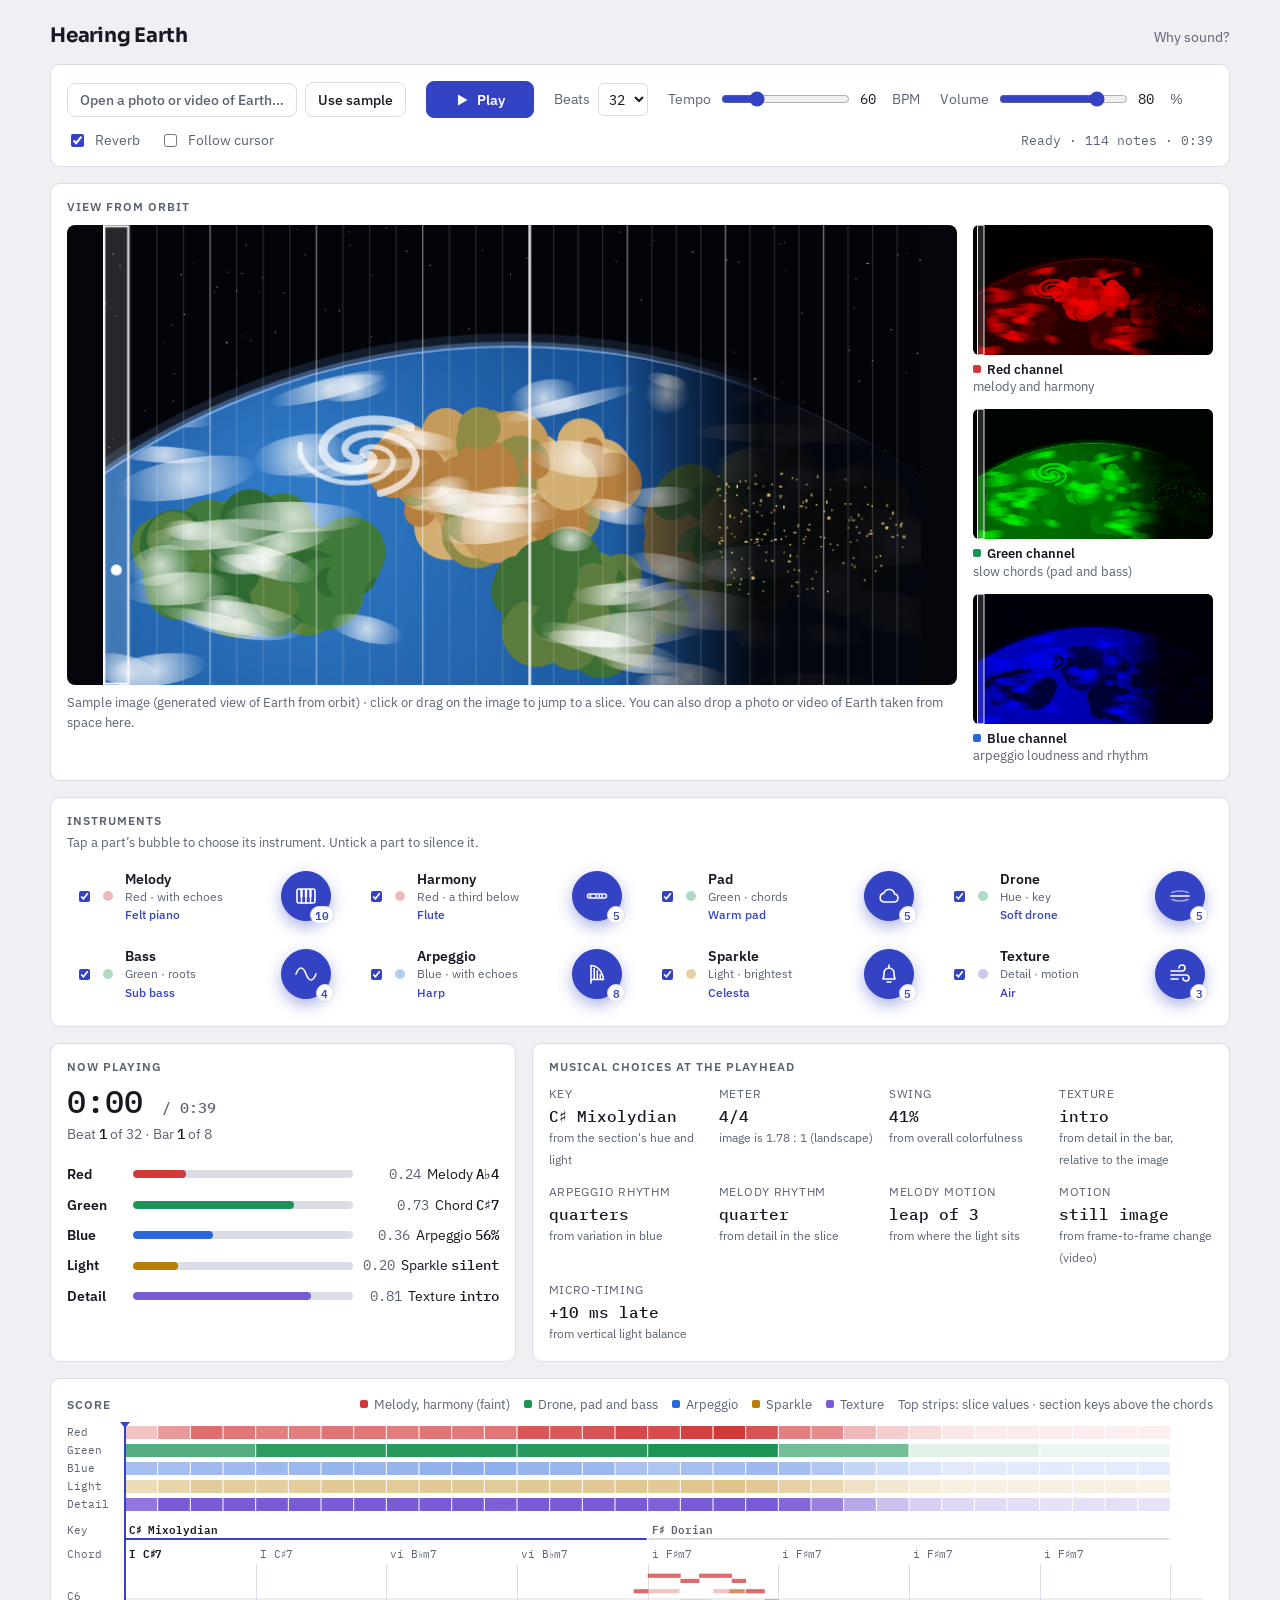
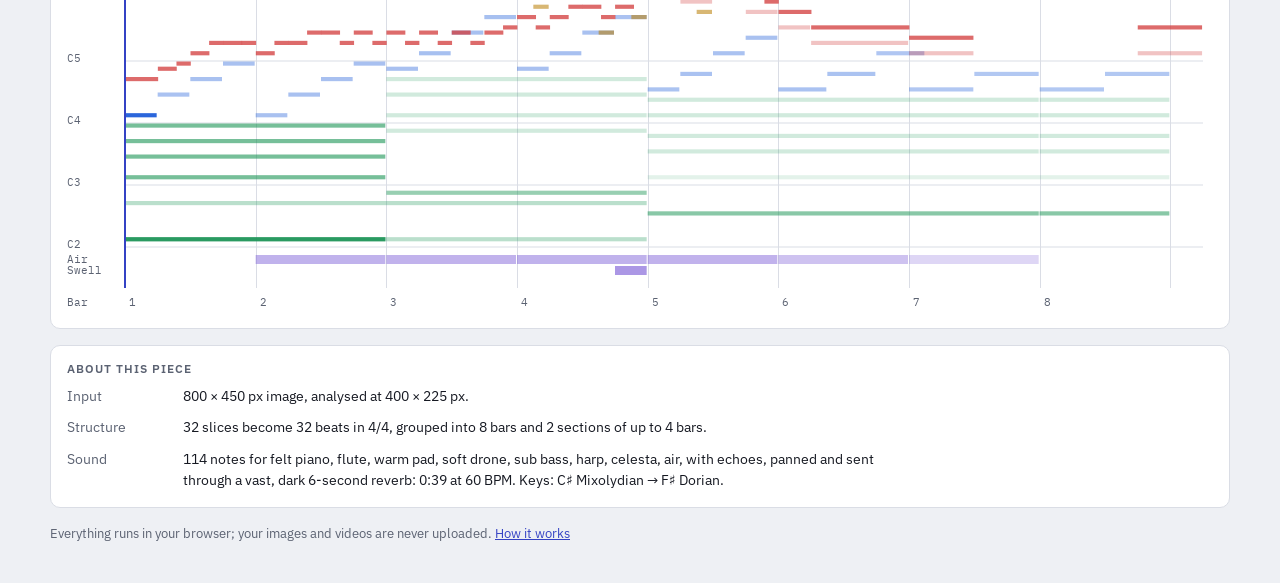
==== commit 69ca9ce7: "Merge branch 'main' into add-video-processing-modes" ====
--- a/app.html
+++ b/app.html
@@ -60,6 +60,10 @@
     <div class="group">
       <input type="checkbox" id="reverb" checked>
       <label for="reverb">Reverb</label>
+    </div>
+    <div class="group">
+      <input type="checkbox" id="reactive">
+      <label for="reactive" title="Hear only the circle under the cursor; scroll to resize it">Follow cursor</label>
     </div>
     <div class="status" id="status" role="status">Loading…</div>
   </section>
@@ -163,6 +167,7 @@
 <script src="static/js/instruments.js"></script>
 <script src="static/js/playback.js"></script>
 <script src="static/js/view.js"></script>
+<script src="static/js/reactive.js"></script>
 <script src="static/js/app.js"></script>
 </body>
 </html>
--- a/static/style.css
+++ b/static/style.css
@@ -100,6 +100,7 @@
 .drop.over { outline: 2px dashed var(--accent); outline-offset: 3px; }
 #imgCv { display: block; width: 100%; height: auto; max-height: 460px; object-fit: contain; cursor: ew-resize; touch-action: none; }
 #imgCv.video { cursor: default; }
+#imgCv.reactive { cursor: crosshair; }
 #drop video.reading { display: block; width: 100%; max-height: 460px; }
 #timeCv { display: block; width: 100%; height: 64px; margin-top: 10px; border-radius: 6px; background: #000; cursor: ew-resize; touch-action: none; }
 .progress { font-variant-numeric: tabular-nums; }
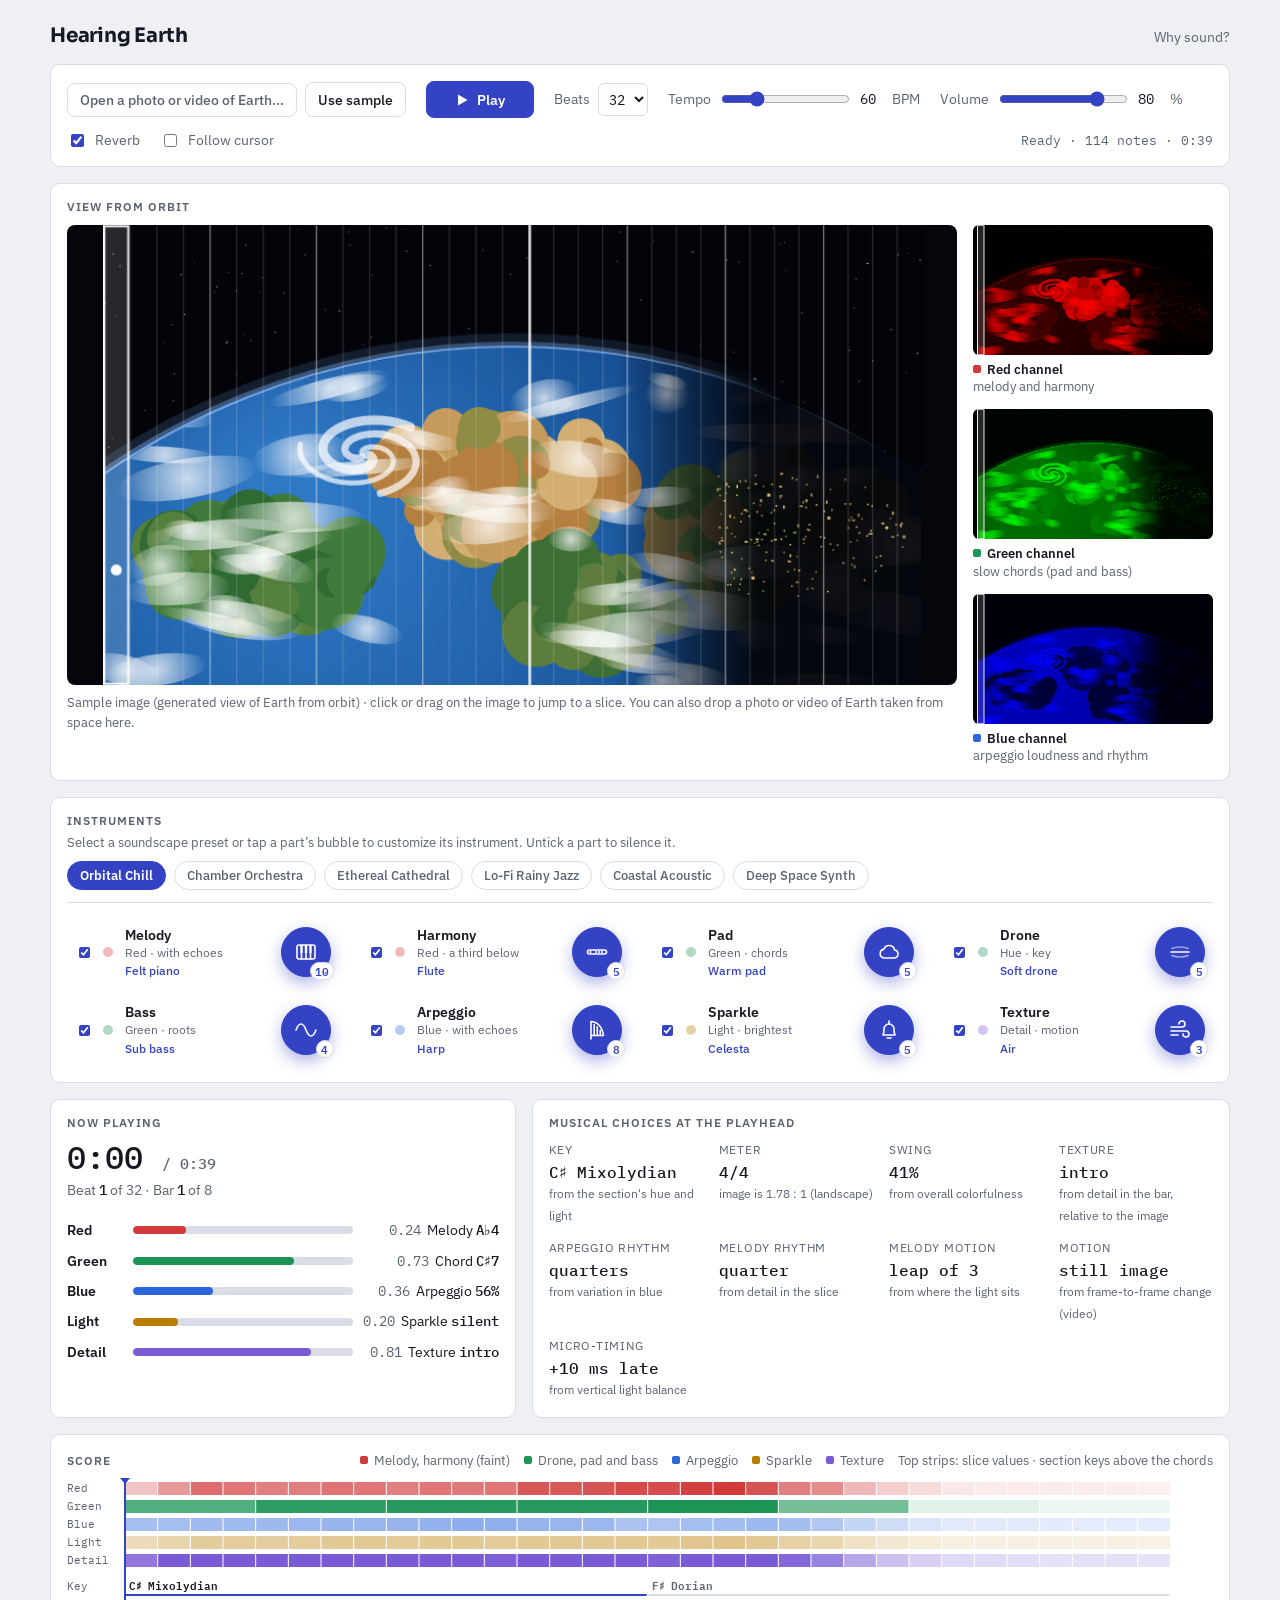
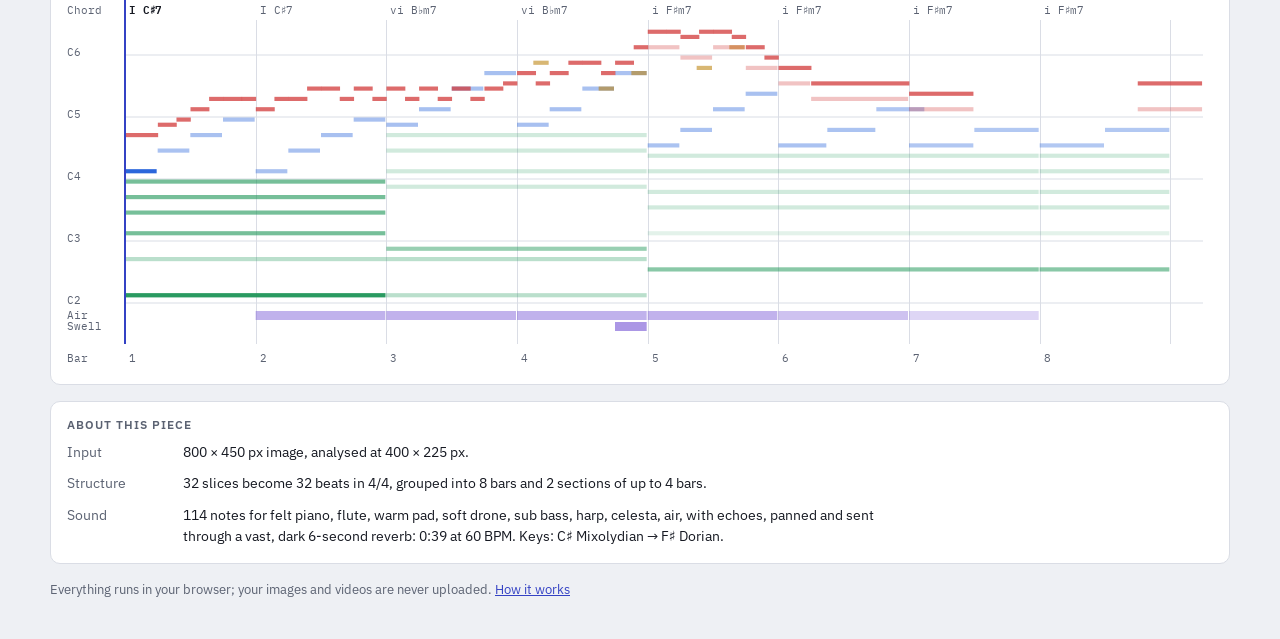
==== commit ee8c89b5: "Mush Up of instruments above instruments" ====
--- a/app.html
+++ b/app.html
@@ -90,7 +90,8 @@
   <!-- 3. Instruments -->
   <section class="panel" aria-labelledby="instTitle">
     <h2 id="instTitle">Instruments</h2>
-    <p class="caption mixer-hint">Tap a part’s bubble to choose its instrument. Untick a part to silence it.</p>
+    <p class="caption mixer-hint">Select a soundscape preset or tap a part’s bubble to customize its instrument. Untick a part to silence it.</p>
+    <div class="preset-bar" id="presetBar" role="group" aria-label="Atmosphere presets"></div>
     <div class="mixer" id="mixer"></div>
   </section>
 
--- a/static/style.css
+++ b/static/style.css
@@ -109,6 +109,7 @@
 .channels { display: flex; flex-direction: column; gap: 14px; }
 .channels figure { margin: 0; min-width: 0; }
 .channels canvas { display: block; width: 100%; height: auto; max-height: 130px; object-fit: contain; border-radius: 6px; background: #000; cursor: ew-resize; touch-action: none; }
+.channels.video canvas { cursor: default; }
 @media (max-width: 760px) {
   .scan-grid { grid-template-columns: minmax(0, 1fr); }
   .channels { display: grid; grid-template-columns: repeat(3, minmax(0, 1fr)); gap: 12px; }
@@ -239,3 +240,29 @@
 
 @media (prefers-reduced-motion: reduce) { .map .bar i, .inst .sw { transition: none; } }
 .mixer-hint { margin: -6px 0 8px; }
+
+/* Atmosphere / genre presets */
+.preset-bar {
+  display: flex;
+  flex-wrap: wrap;
+  gap: 8px;
+  margin: 4px 0 14px;
+  padding-bottom: 12px;
+  border-bottom: 1px solid var(--line);
+}
+.preset-btn {
+  font-size: 0.82rem;
+  padding: 5px 12px;
+  border-radius: 999px;
+  color: var(--muted);
+  transition: background-color 140ms ease, color 140ms ease, border-color 140ms ease;
+}
+.preset-btn:hover {
+  color: var(--ink);
+}
+.preset-btn.active {
+  background: var(--accent);
+  color: var(--accent-ink);
+  border-color: var(--accent);
+  font-weight: 600;
+}
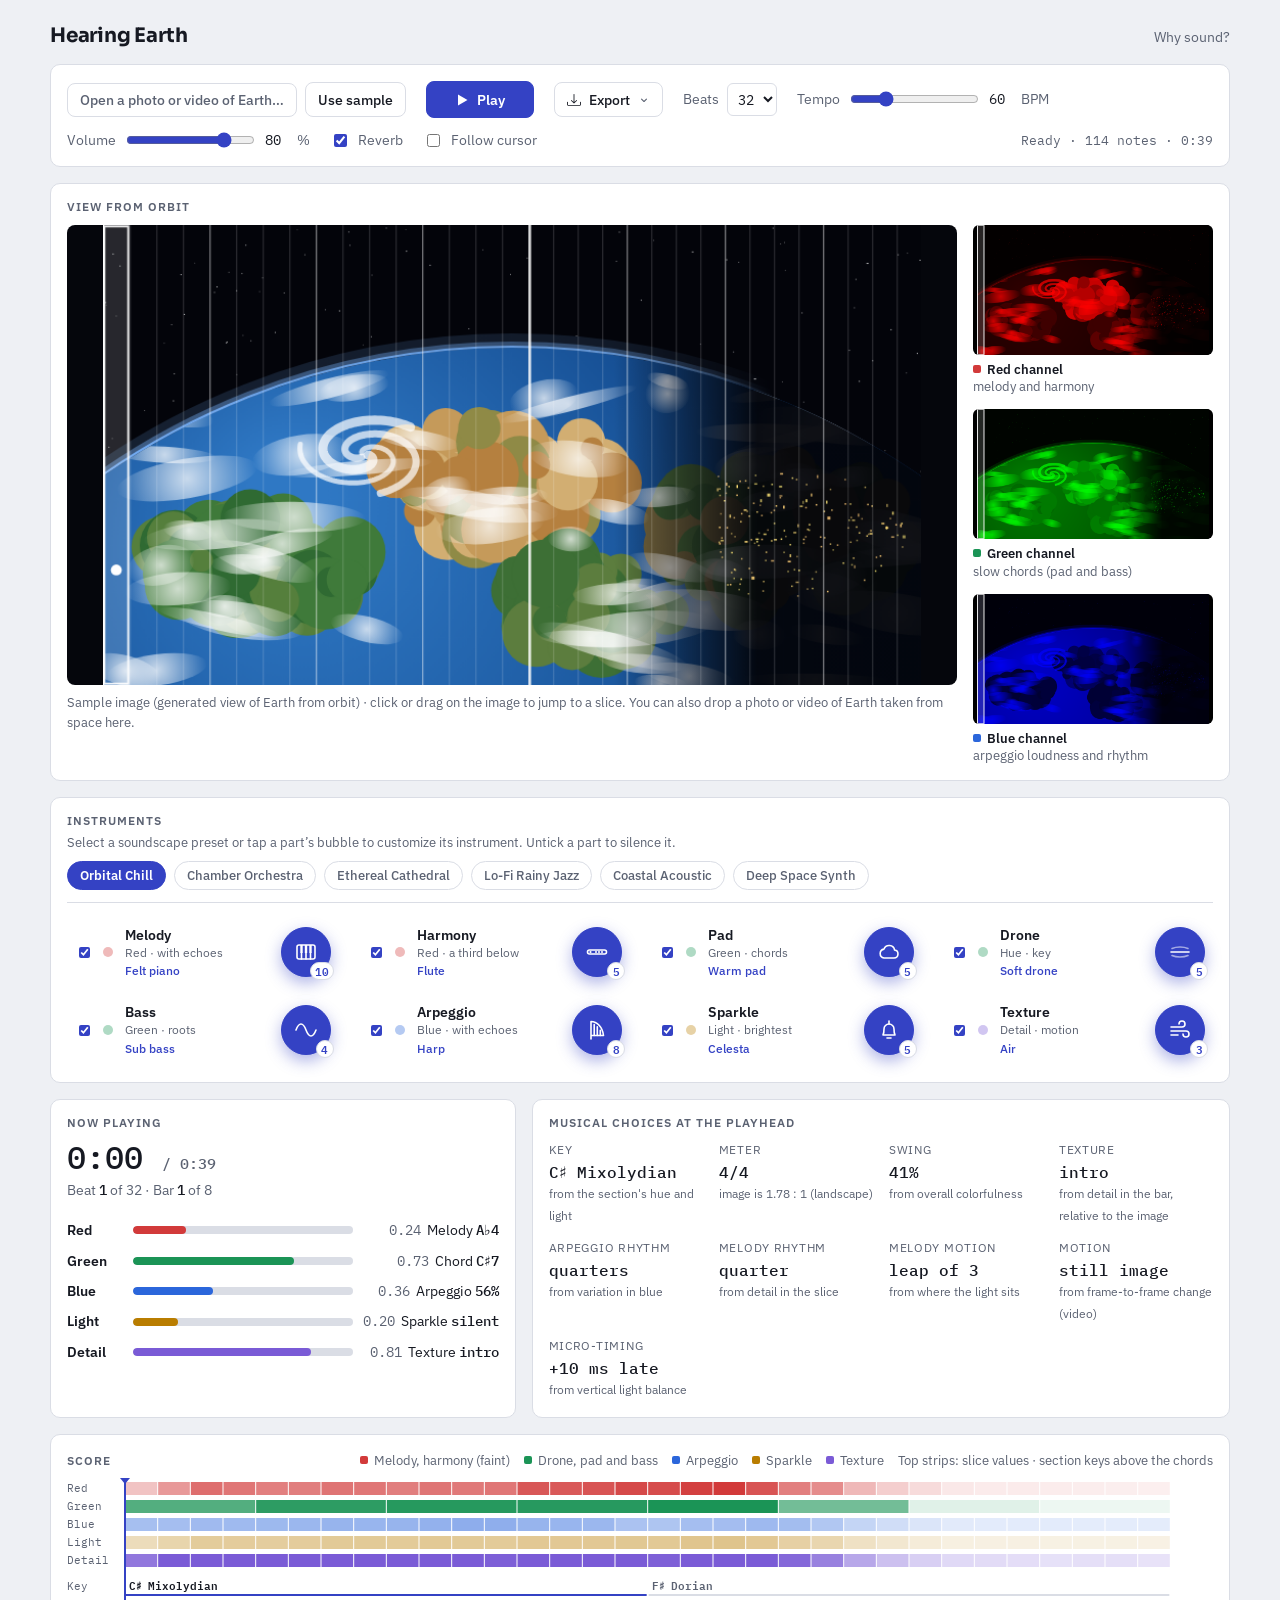
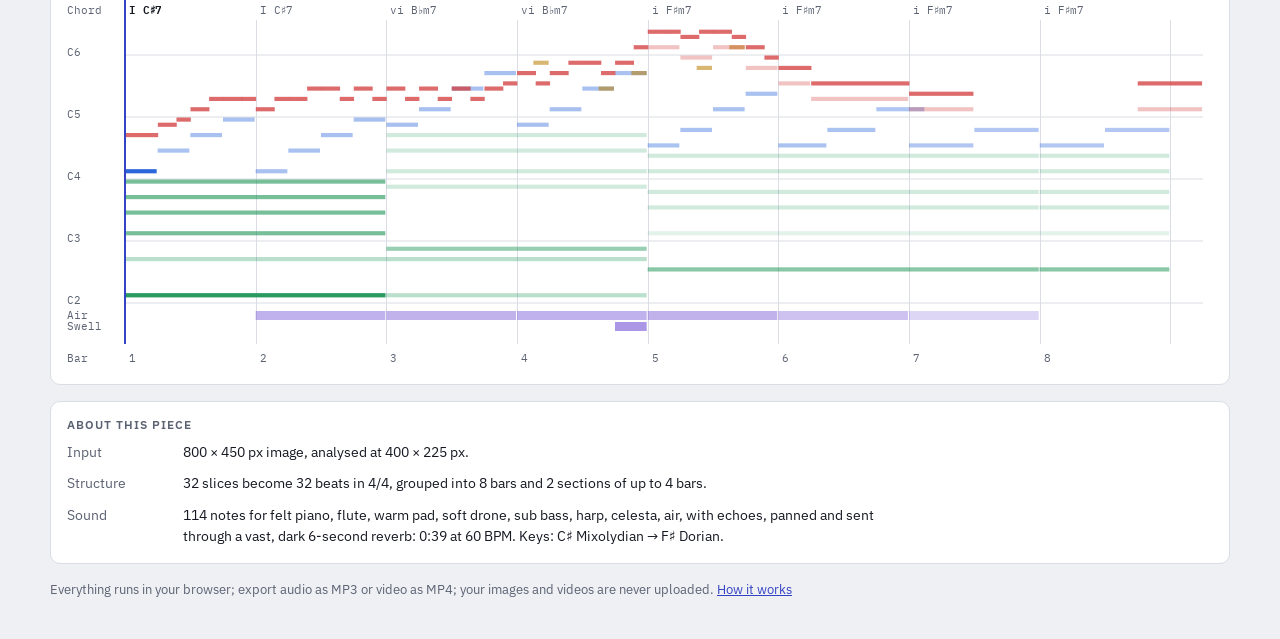
==== commit 400fbc96: "Export in MP3 and MP4 for images and videos" ====
--- a/app.html
+++ b/app.html
@@ -28,6 +28,23 @@
       <svg id="playIcon" width="14" height="14" viewBox="0 0 14 14" aria-hidden="true"><path d="M3 1.5v11l9.5-5.5z" fill="currentColor"/></svg>
       <span id="playLbl">Play</span>
     </button>
+    <details class="export-dropdown" id="exportDropdown">
+      <summary class="btn export-trigger" aria-label="Export options">
+        <svg width="14" height="14" viewBox="0 0 16 16" fill="currentColor" aria-hidden="true"><path d="M.5 9.9a.5.5 0 0 1 .5.5v2.5a1 1 0 0 0 1 1h12a1 1 0 0 0 1-1v-2.5a.5.5 0 0 1 1 0v2.5a2 2 0 0 1-2 2H2a2 2 0 0 1-2-2v-2.5a.5.5 0 0 1 .5-.5z"/><path d="M7.646 11.854a.5.5 0 0 0 .708 0l3-3a.5.5 0 0 0-.708-.708L8.5 10.293V1.5a.5.5 0 0 0-1 0v8.793L5.354 8.146a.5.5 0 1 0-.708.708l3 3z"/></svg>
+        <span>Export</span>
+        <svg class="caret" width="12" height="12" viewBox="0 0 16 16" fill="currentColor" aria-hidden="true"><path d="M4.22 6.22a.75.75 0 0 1 1.06 0L8 8.94l2.72-2.72a.75.75 0 1 1 1.06 1.06l-3.25 3.25a.75.75 0 0 1-1.06 0L4.22 7.28a.75.75 0 0 1 0-1.06z"/></svg>
+      </summary>
+      <div class="export-menu" role="menu">
+        <button class="export-item" id="exportMp3Btn" type="button" role="menuitem" disabled title="Export generated music as MP3 audio file">
+          <svg width="14" height="14" viewBox="0 0 16 16" fill="currentColor" aria-hidden="true"><path d="M6 13c0 1.105-1.12 2-2.5 2S1 14.105 1 13c0-1.104 1.12-2 2.5-2s2.5.896 2.5 2zm9-2c0 1.105-1.12 2-2.5 2s-2.5-.895-2.5-2 1.12-2 2.5-2 2.5.895 2.5 2z"/><path fill-rule="evenodd" d="M14 11V2h1v9h-1zM6 3v10H5V3h1z"/><path d="M5 2.905a1 1 0 0 1 .9-.995l8-.8a1 1 0 0 1 1.1.995V3L5 4V2.905z"/></svg>
+          <span id="exportMp3Lbl">Audio (MP3)</span>
+        </button>
+        <button class="export-item" id="exportMp4Btn" type="button" role="menuitem" disabled title="Export sonification as MP4 video file">
+          <svg width="14" height="14" viewBox="0 0 16 16" fill="currentColor" aria-hidden="true"><path d="M0 1a1 1 0 0 1 1-1h14a1 1 0 0 1 1 1v14a1 1 0 0 1-1 1H1a1 1 0 0 1-1-1V1zm4 0h8v6H4V1zm8 8H4v6h8V9zM1 1v2h2V1H1zm2 3H1v2h2V4zM1 7v2h2V7H1zm2 3H1v2h2v-2zm-2 3v2h2v-2H1zM15 1h-2v2h2V1zm-2 3h2v2h-2V4zm2 3h-2v2h2V7zm-2 3h2v2h-2v-2zm2 3h-2v2h2v-2z"/></svg>
+          <span id="exportMp4Lbl">Video (MP4)</span>
+        </button>
+      </div>
+    </details>
     <div class="group">
       <label for="beats">Beats</label>
       <select id="beats">
@@ -152,7 +169,7 @@
     </dl>
   </section>
 
-  <footer>Everything runs in your browser; your images and videos are never uploaded. <a href="index.html#how">How it works</a></footer>
+  <footer>Everything runs in your browser; export audio as MP3 or video as MP4; your images and videos are never uploaded. <a href="index.html#how">How it works</a></footer>
 </div>
 
 <!-- Scripts share one global scope and must load in this order. -->
@@ -169,6 +186,9 @@
 <script src="static/js/playback.js"></script>
 <script src="static/js/view.js"></script>
 <script src="static/js/reactive.js"></script>
+<script src="static/js/lame.min.js"></script>
+<script src="static/js/mp4-muxer.min.js"></script>
+<script src="static/js/export.js"></script>
 <script src="static/js/app.js"></script>
 </body>
 </html>
--- a/static/style.css
+++ b/static/style.css
@@ -75,6 +75,11 @@
   display: inline-flex; align-items: center; gap: 8px; padding: 8px 18px; font-weight: 600; min-width: 108px; justify-content: center;
 }
 .btn.play:disabled { opacity: 0.5; cursor: progress; }
+.export-group { display: inline-flex; align-items: center; gap: 8px; }
+.export-btn { display: inline-flex; align-items: center; gap: 6px; }
+.export-btn:hover:not(:disabled) { border-color: var(--accent); color: var(--accent); }
+.export-btn:disabled { opacity: 0.45; cursor: not-allowed; }
+.export-btn.busy { cursor: progress; opacity: 0.8; }
 .btn:focus-visible, select:focus-visible, input[type=range]:focus-visible, input[type=checkbox]:focus-visible { outline: 2px solid var(--accent); outline-offset: 2px; }
 select, input[type=range], input[type=checkbox] { accent-color: var(--accent); }
 select { font: 0.9rem var(--font-body); color: var(--ink); background: var(--surface); border: 1px solid var(--line); border-radius: 6px; padding: 5px 6px; }
@@ -265,4 +270,80 @@
   color: var(--accent-ink);
   border-color: var(--accent);
   font-weight: 600;
+}
+/* Export dropdown */
+.export-dropdown {
+  position: relative;
+  display: inline-block;
+}
+.export-trigger {
+  list-style: none;
+  display: inline-flex;
+  align-items: center;
+  gap: 8px;
+  user-select: none;
+}
+.export-trigger::-webkit-details-marker {
+  display: none;
+}
+.export-trigger .caret {
+  color: var(--muted);
+  transition: transform 150ms ease;
+}
+.export-dropdown[open] .export-trigger {
+  border-color: var(--muted);
+}
+.export-dropdown[open] .export-trigger .caret {
+  transform: rotate(180deg);
+}
+.export-dropdown[open] .export-menu {
+  position: absolute;
+  top: calc(100% + 6px);
+  left: 0;
+  z-index: 40;
+  min-width: 185px;
+  padding: 6px;
+  display: flex;
+  flex-direction: column;
+  gap: 4px;
+  background: var(--surface);
+  border: 1px solid var(--line);
+  border-radius: var(--radius);
+  box-shadow: 0 8px 20px color-mix(in srgb, var(--ink) 14%, transparent);
+}
+.export-item {
+  appearance: none;
+  display: flex;
+  align-items: center;
+  gap: 10px;
+  width: 100%;
+  margin: 0;
+  padding: 8px 12px;
+  border: 1px solid transparent;
+  border-radius: 7px;
+  background: transparent;
+  color: var(--ink);
+  font: 500 0.88rem/1.2 var(--font-body);
+  text-align: left;
+  white-space: nowrap;
+  cursor: pointer;
+  transition: background-color 120ms ease, color 120ms ease;
+}
+.export-item svg {
+  color: var(--muted);
+  flex: none;
+}
+.export-item:hover:not(:disabled) {
+  background: color-mix(in srgb, var(--line) 45%, transparent);
+}
+.export-item:hover:not(:disabled) svg {
+  color: var(--accent);
+}
+.export-item:focus-visible {
+  outline: 2px solid var(--accent);
+  outline-offset: -2px;
+}
+.export-item:disabled {
+  opacity: 0.45;
+  cursor: not-allowed;
 }
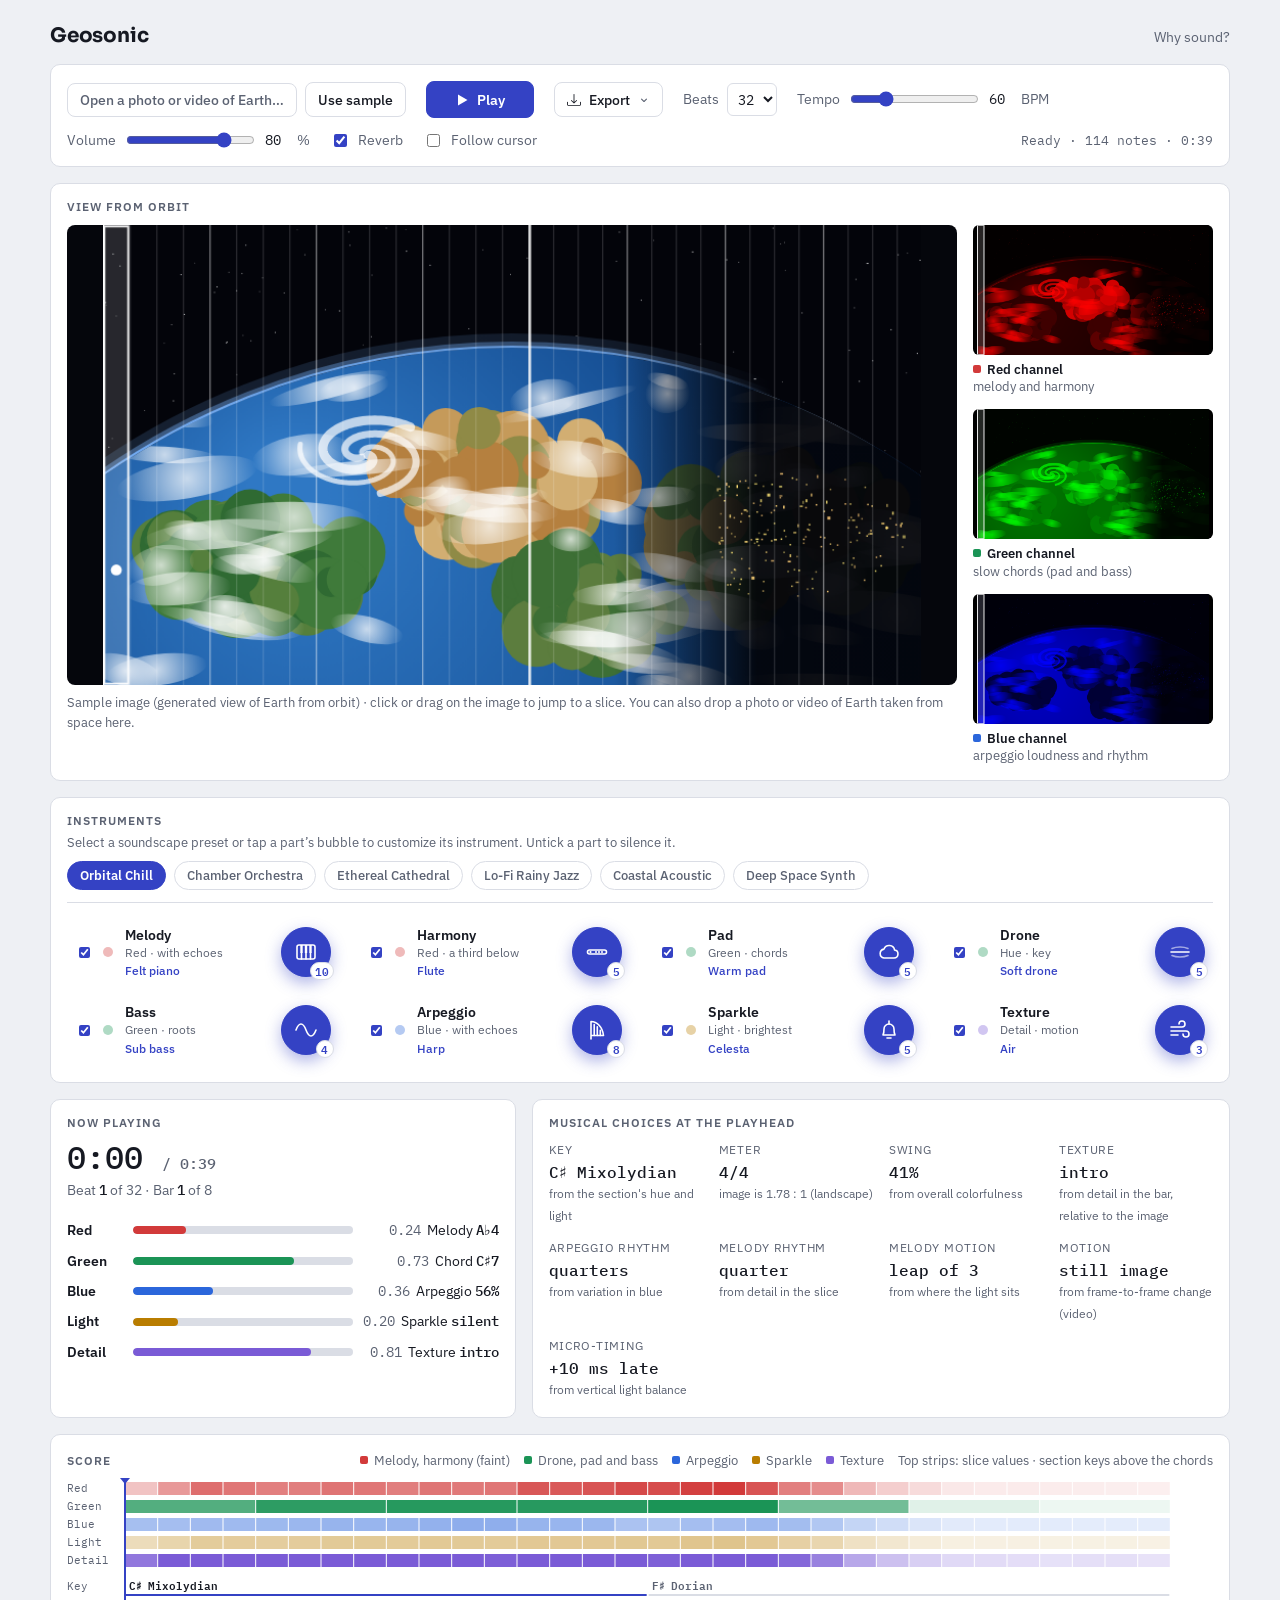
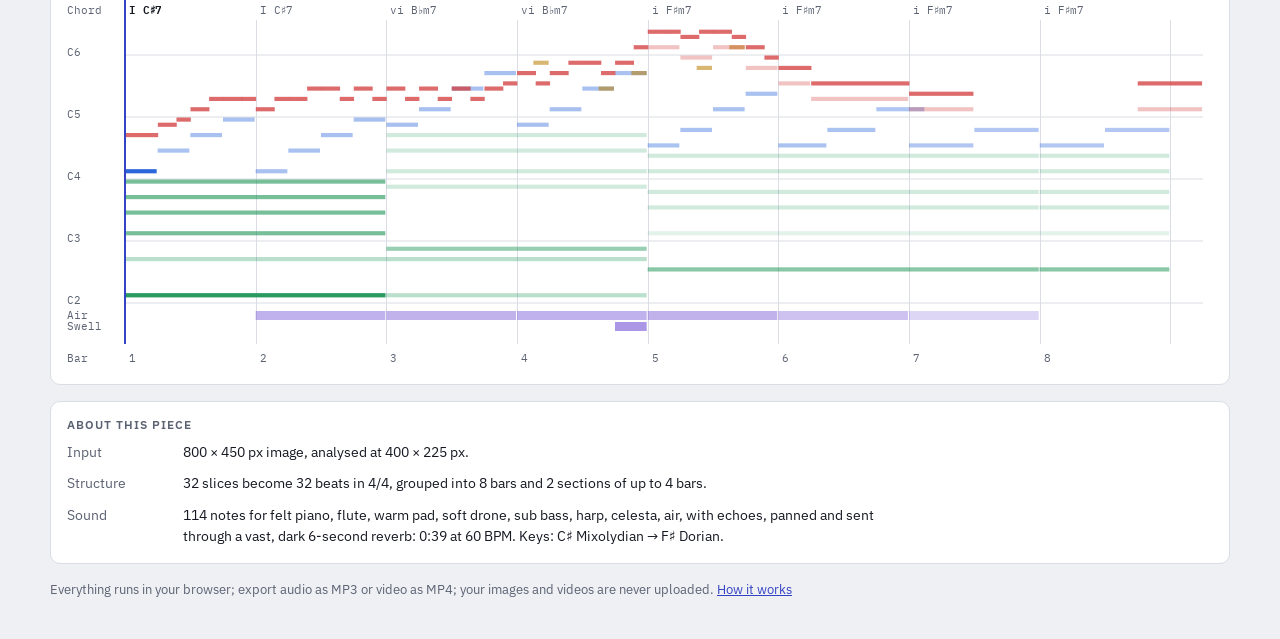
==== commit a80de1cb: "Rename the project to Geosonic" ====
--- a/app.html
+++ b/app.html
@@ -3,7 +3,7 @@
 <head>
 <meta charset="utf-8">
 <meta name="viewport" content="width=device-width, initial-scale=1, viewport-fit=cover">
-<title>Hearing Earth · Listen</title>
+<title>Geosonic · Listen</title>
 <meta name="claude:viewport-fit-sides" content="cover">
 <link rel="preconnect" href="https://fonts.googleapis.com">
 <link rel="preconnect" href="https://fonts.gstatic.com" crossorigin>
@@ -13,7 +13,7 @@
 <body>
 <div class="wrap">
   <nav class="topbar" aria-label="Site">
-    <a class="brand" href="index.html">Hearing Earth</a>
+    <a class="brand" href="index.html">Geosonic</a>
     <a class="navlink" href="index.html#why">Why sound?</a>
   </nav>
 
